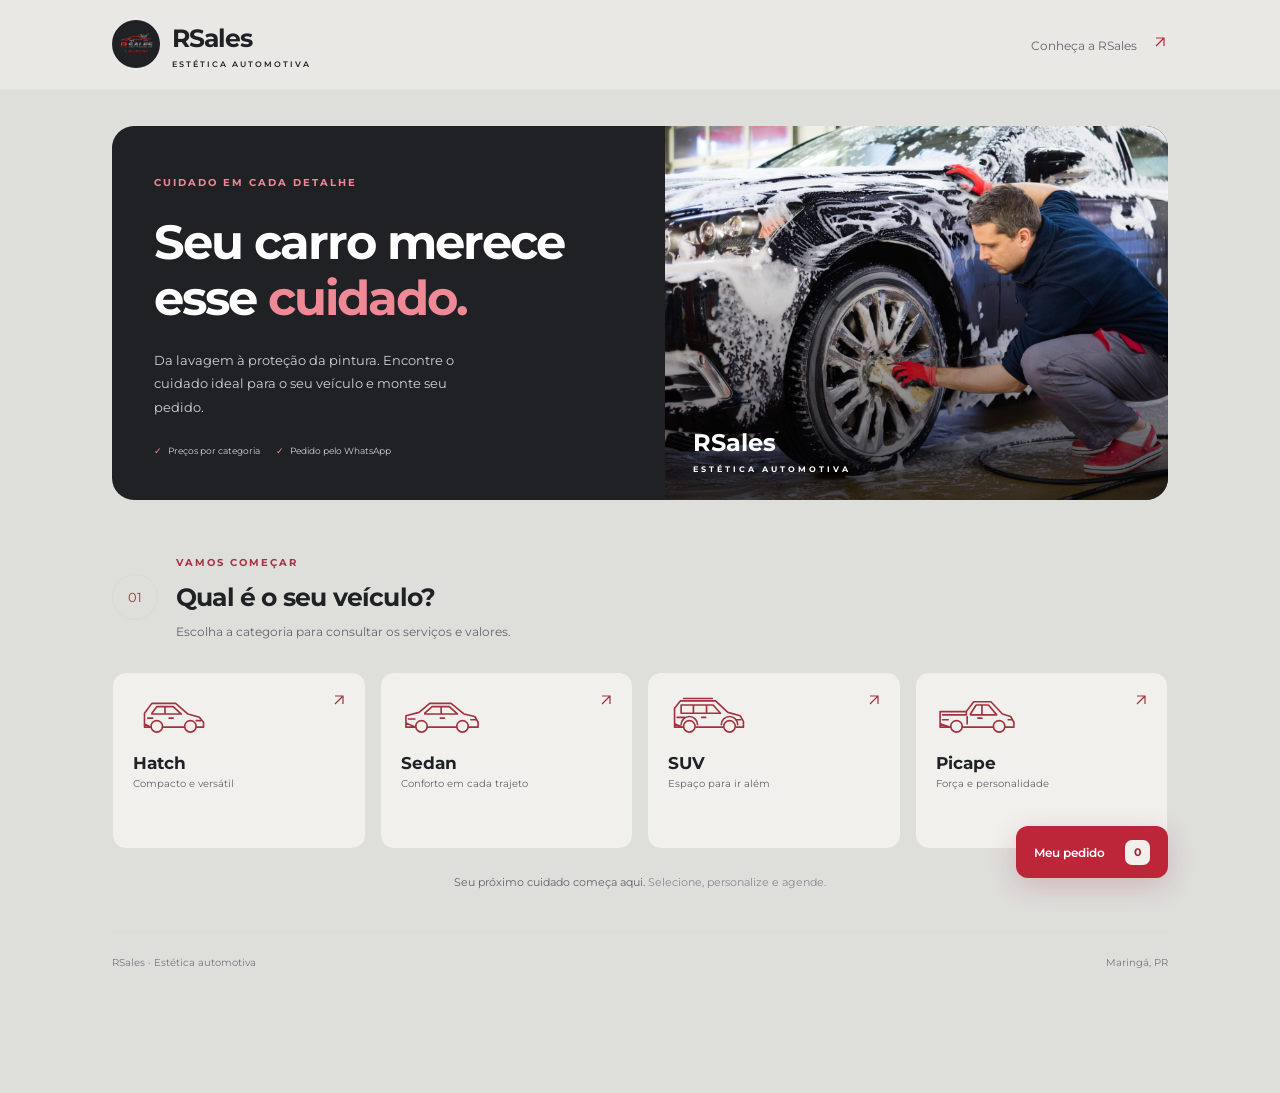
==== catalogo 2/index.html @ 82f10572 "Reset catalog scroll on category selection and soften bright theme" ====
<!DOCTYPE html>
<html lang="pt-BR">
<head>
    <meta charset="UTF-8">
    <meta name="viewport" content="width=device-width, initial-scale=1.0">
    <title>RSales Lavacar - Catálogo de Serviços</title>
    <link href="https://fonts.googleapis.com/css2?family=Montserrat:wght@400;600;700&display=swap" rel="stylesheet">
    <link rel="stylesheet" href="https://cdnjs.cloudflare.com/ajax/libs/font-awesome/6.0.0-beta3/css/all.min.css">
    <style>
        /* BOTÃO */
        .details-btn {
            background: linear-gradient(135deg, #0b5ed7, #084298);
            color: #fff;
            border: none;
            padding: 7px 14px;
            font-size: 13px;
            border-radius: 6px;
            cursor: pointer;
            margin-top: 8px;
            transition: all 0.3s ease;
        }

        .details-btn:hover {
            transform: translateY(-1px);
            box-shadow: 0 4px 10px rgba(0,0,0,0.2);
        }

        /* MODAL OVERLAY */
        .details-modal-overlay {
            position: fixed;
            inset: 0;
            background: rgba(0,0,0,0.75);
            z-index: 3000;

            display: none;
            justify-content: center;
            align-items: center;
        }

        /* ATIVO */
        .details-modal-overlay.active {
            display: flex;
        }

        /* MODAL BOX */
        .details-modal {
            background: #fff;
            padding: 22px 24px 24px;
            border-radius: 12px;
            max-width: 420px;
            width: 92%;
            box-shadow: 0 10px 30px rgba(0,0,0,0.4);
            position: relative;

            animation: modalScale 0.25s ease;
        }

        /* TÍTULO */
        .details-modal h3 {
            margin-top: 0;
            margin-bottom: 12px;
            color: #b30000;
            font-size: 1.25em;
            text-align: center;
        }

        /* TEXTO */
        .details-modal p {
            font-size: 0.95em;
            line-height: 1.6;
            color: #333;
            max-height: 320px;
            overflow-y: auto;
        }

        /* FECHAR */
        .details-modal .close-details {
            position: absolute;
            top: 10px;
            right: 14px;
            font-size: 24px;
            cursor: pointer;
            color: #444;
            transition: 0.2s;
        }

        .details-modal .close-details:hover {
            color: #b30000;
        }

        @keyframes modalScale {
            from {
                transform: scale(0.9);
                opacity: 0;
            }
            to {
                transform: scale(1);
                opacity: 1;
            }
        }

        :root {
            --primary-red: #dc3545;
            --dark-red: #c82333;
            --light-grey: #f8f9fa;
            --medium-grey: #e9ecef;
            --dark-grey: #343a40;
            --black: #212529;
            --white: #ffffff;
            --blue-light: #e6f7ff;
            --blue-dark: #007bff;
            --green: #28a745;
            --dark-green: #1e7e34;
        }
        body {
            font-family: 'Montserrat', sans-serif;
            margin: 0;
            padding: 0;
            background-color: var(--light-grey);
            color: var(--black);
            line-height: 1.6;
            overflow-x: hidden;
            padding-bottom: 70px;
        }
        .container {
            max-width: 900px;
            margin: 0 auto;
            padding: 0 20px;
            box-sizing: border-box;
        }
        header {
            background-color: var(--black);
            color: var(--white);
            padding: 15px 0;
            text-align: center;
            box-shadow: 0 2px 8px rgba(0, 0, 0, 0.2);
        }
        header h1 {
            margin: 0;
            font-size: 2.5em;
            font-weight: 700;
            color: var(--primary-red);
        }
        main {
            padding: 40px 0;
            max-width: 900px;
            margin: 40px auto;
            background-color: var(--white);
            border-radius: 8px;
            box-shadow: 0 2px 8px rgba(0, 0, 0, 0.1);
        }
        h2 { color: var(--black); text-align: center; margin-bottom: 20px; font-weight: 700; font-size: 2em; }
        .info-text { text-align: center; margin-bottom: 30px; font-size: 1.1em; color: var(--dark-grey); padding: 10px 0; border-bottom: 1px solid var(--medium-grey); border-top: 1px solid var(--medium-grey); }
        #car-selection .button-group { display: flex; flex-wrap: wrap; justify-content: center; gap: 15px; margin-top: 30px; margin-bottom: 30px; }
        .car-type-btn, .back-button { background-color: var(--primary-red); color: var(--white); border: none; padding: 12px 25px; font-size: 16px; border-radius: 5px; cursor: pointer; transition: background-color 0.3s ease, transform 0.2s ease; flex: 1 1 auto; max-width: 200px; font-weight: 600; }
        .car-type-btn:hover, .back-button:hover { background-color: var(--dark-red); transform: translateY(-2px); }
        .car-type-btn.active { background-color: var(--dark-red); border: 2px solid var(--primary-red); }

        /* Serviços Avulsos */
        .additional-services { padding: 0 20px; padding-top: 10px; margin-bottom: 40px; }
        .additional-services h3 { color: var(--black); font-size: 24px; margin-bottom: 15px; text-align: center; font-weight: 700; border-bottom: 2px solid var(--medium-grey); padding-bottom: 10px; }
        .service-item { 
            background-color: var(--light-grey); 
            border: 1px solid var(--medium-grey); 
            border-radius: 5px; 
            padding: 15px; 
            margin-bottom: 15px; 
            display: flex; 
            align-items: flex-start; 
            gap: 15px; 
            transition: background-color 0.3s, border-color 0.3s;
        }
        
        /* Destaque para o serviço selecionado */
        .service-item.selected {
            background-color: var(--blue-light);
            border: 2px solid var(--primary-red);
            box-shadow: 0 0 5px rgba(220, 53, 69, 0.5);
        }

        .service-item input[type="checkbox"] { 
            min-width: 20px; 
            height: 20px; 
            cursor: pointer; 
            accent-color: var(--primary-red); 
            margin-top: 5px; 
        }
        .service-details { flex-grow: 1; }
        .service-item h4 { color: var(--primary-red); margin-top: 0; margin-bottom: 5px; font-size: 1.2em; font-weight: 600; }
        .service-item .price { font-weight: bold; color: var(--black); font-size: 1.1em; display: block; margin-top: 5px; }
        .service-item p { font-size: 0.95em; color: var(--dark-grey); margin-bottom: 0; }

        .back-button { display: block; width: fit-content; margin: 30px auto 0; }
        
        /* --- ESTILOS DO MODAL/POPUP CENTRALIZADA --- */
        .floating-cart-wrapper {
            position: fixed;
            bottom: 20px;
            right: 20px;
            z-index: 1000;
        }

        #floating-cart-icon {
            background-color: var(--white);
            color: var(--primary-red);
            border: 2px solid var(--primary-red);
            width: 60px;
            height: 60px;
            border-radius: 50%;
            font-size: 28px;
            cursor: pointer;
            box-shadow: 0 4px 8px rgba(0, 0, 0, 0.2);
            transition: background-color 0.3s, transform 0.2s, color 0.3s;
            display: flex;
            align-items: center;
            justify-content: center;
            position: relative;
            margin-left: auto;
        }

        #floating-cart-icon:hover {
            background-color: var(--light-grey);
            color: var(--dark-red);
            transform: scale(1.05);
        }
        
        /* Animação */
        .cart-pulse {
            animation: pulse-ring 0.6s ease-out;
        }
        
        @keyframes pulse-ring {
            0% {
                transform: scale(1);
                box-shadow: 0 0 0 0px rgba(255, 0, 0, 0.7);
            }
            50% {
                transform: scale(1.1);
                box-shadow: 0 0 0 10px rgba(255, 0, 0, 0);
            }
            100% {
                transform: scale(1);
                box-shadow: 0 4px 8px rgba(0, 0, 0, 0.2);
            }
        }

        #cart-count {
            position: absolute;
            top: -5px;
            right: -5px;
            background-color: var(--green);
            color: var(--white);
            font-size: 12px;
            font-weight: 700;
            width: 20px;
            height: 20px;
            border-radius: 50%;
            display: flex;
            align-items: center;
            justify-content: center;
            pointer-events: none;
        }

        /* Modal do Carrinho (Fundo Escurecido) */
        .cart-modal-overlay {
            display: none; 
            position: fixed;
            z-index: 1001; 
            left: 0;
            top: 0;
            width: 100%;
            height: 100%;
            overflow: auto;
            background-color: rgba(0,0,0,0.6); 
            justify-content: center;
            align-items: center;
        }

        .cart-modal-overlay.active {
            display: flex; 
        }

        /* Conteúdo do Modal (A Popup Centralizada) */
        #cart-summary {
            background-color: var(--white);
            border-radius: 8px;
            padding: 20px;
            box-shadow: 0 4px 12px rgba(0, 0, 0, 0.3);
            width: 90%; 
            max-width: 400px; 
            max-height: 90vh; 
            overflow-y: auto;
            transform: scale(0.95);
            opacity: 0;
            transition: transform 0.3s ease-out, opacity 0.3s ease-out;
            border-top: 4px solid var(--primary-red);
            position: relative;
        }

        .cart-modal-overlay.active #cart-summary {
            transform: scale(1);
            opacity: 1;
        }

        #cart-summary h3 { 
            color: var(--black); 
            font-size: 18px; 
            margin-top: 0; 
            margin-bottom: 10px; 
            border-bottom: 1px dashed var(--dark-grey); 
            padding-bottom: 5px; 
            /* Estilo para centralizar o título do carrinho */
            text-align: center; 
        }
        #cart-items { list-style: none; padding: 0; margin-bottom: 15px; }
        #cart-items li { 
            font-size: 0.9em; 
            margin-bottom: 8px; 
            display: flex; 
            justify-content: space-between; 
            align-items: center; 
            color: var(--dark-grey); 
            border-bottom: 1px dotted var(--medium-grey);
            padding-bottom: 5px;
        }
        #cart-items li span:first-child { max-width: 60%; } 
        #cart-items li strong { color: var(--black); font-weight: 600; margin-right: 10px; }
        
        .remove-item-btn {
            background: none;
            border: none;
            color: var(--primary-red);
            cursor: pointer;
            font-size: 1.1em;
            padding: 0 5px;
            transition: color 0.2s;
            line-height: 1;
            margin-left: 5px;
        }
        .remove-item-btn:hover {
            color: var(--dark-red);
        }

        .cart-subtotal {
            font-size: 1.1em;
            font-weight: 600;
            color: var(--dark-grey);
            display: flex;
            justify-content: space-between;
            padding: 5px 0;
            border-top: 1px dashed var(--medium-grey);
        }

        .cart-discount {
            font-size: 1.1em;
            font-weight: 600;
            color: var(--green); 
            display: flex;
            justify-content: space-between;
            padding: 5px 0;
        }

        #cart-total { 
            font-size: 1.3em; 
            font-weight: 700; 
            color: var(--black); 
            display: flex; 
            justify-content: space-between; 
            padding: 10px 0; 
            border-top: 2px solid var(--primary-red); 
            margin-bottom: 5px;
        }
        
        .payment-note {
            font-size: 0.9em;
            color: var(--dark-red);
            text-align: center;
            margin-bottom: 15px;
            padding: 5px;
            background-color: #ffe6e6;
            border-radius: 3px;
            border: 1px solid var(--dark-red);
        }

        .checkout-button {
            display: block;
            width: 100%;
            max-width: none;
            background-color: var(--green);
            margin-top: 15px;
            border: none;
            padding: 10px;
            color: var(--white);
            font-weight: 600;
            border-radius: 5px;
            cursor: pointer;
            transition: background-color 0.3s;
        }
        .checkout-button:hover { background-color: var(--dark-green); }
        .checkout-button:disabled { background-color: #6c757d; cursor: not-allowed; }

        .close-modal {
            position: absolute;
            top: 10px;
            right: 15px;
            font-size: 24px;
            font-weight: bold;
            color: var(--dark-grey);
            cursor: pointer;
            transition: color 0.2s;
        }
        .close-modal:hover {
            color: var(--primary-red);
        }

        .appointment-message {
            text-align: center;
            margin-top: 20px;
            padding: 15px;
            background-color: var(--blue-light);
            border: 1px solid #b3e0ff;
            border-radius: 5px;
            font-size: 1.1em;
            color: var(--blue-dark);
        }
        .appointment-message a {
            color: var(--blue-dark);
            font-weight: bold;
            text-decoration: none;
        }
        .appointment-message a:hover {
            text-decoration: underline;
        }

        @media (max-width: 400px) {
            .floating-cart-wrapper {
                bottom: 10px;
                right: 10px;
            }
            #floating-cart-icon {
                width: 50px;
                height: 50px;
                font-size: 24px;
            }
        }
    </style>

    <link rel="stylesheet" href="catalogo.css">

</head>
<body>
    <header>
        <div class="container">
            <a class="brand" href="../" aria-label="RSales — página inicial"><img src="../rsales-logo.png" alt="RSales"><span>RSales<small>ESTÉTICA AUTOMOTIVA</small></span></a>
            <a class="header-link" href="../">Conheça a RSales <span aria-hidden="true"><svg width="16" height="16" viewBox="0 0 20 20" fill="none" stroke="currentColor" stroke-width="1.5" aria-hidden="true"><path d="M5 15 15 5M5 5h10v10"/></svg></span></a>
        </div>
    </header>
    
    <main class="container">
        <section id="car-selection">
            <div class="catalog-hero">
                <div class="hero-copy"><span class="eyebrow">CUIDADO EM CADA DETALHE</span>
                <h1>Seu carro merece<br>esse <em>cuidado.</em></h1>
                <p>Da lavagem à proteção da pintura. Encontre o cuidado ideal para o seu veículo e monte seu pedido.</p>
                <div class="hero-tags"><span>Preços por categoria</span><span>Pedido pelo WhatsApp</span></div></div>
                <div class="hero-photo"><img src="detalhada.jpg" alt="Lavagem detalhada de veículo" fetchpriority="high"><span>RSales <small>ESTÉTICA AUTOMOTIVA</small></span></div>
            </div>
            <div class="selection-heading"><span class="step-number">01</span><div><span class="eyebrow">VAMOS COMEÇAR</span><h2>Qual é o seu veículo?</h2><p>Escolha a categoria para consultar os serviços e valores.</p></div></div>
            <div class="button-group">
                <button class="car-type-btn" data-car="HATCH"><span class="vehicle-symbol" aria-hidden="true"><svg viewBox="0 0 100 48" fill="none" focusable="false"><path d="M14 34V21l9-12h29l15 13 14 4 5 6v6h-9m-14 0H36m-14 0h-8v-4Z"/>
<path d="m23 21 6-8h20l10 9H23Zm16-8v9M18 27h6m53 3h6M44 27h5"/>
<circle cx="29" cy="37" r="7"/><circle cx="70" cy="37" r="7"/></svg></span><strong>Hatch</strong><span class="vehicle-description">Compacto e versátil</span><span class="vehicle-arrow" aria-hidden="true"><svg width="16" height="16" viewBox="0 0 20 20" fill="none" stroke="currentColor" stroke-width="1.5" aria-hidden="true"><path d="M5 15 15 5M5 5h10v10"/></svg></span></button>
                <button class="car-type-btn" data-car="SEDAN"><span class="vehicle-symbol" aria-hidden="true"><svg viewBox="0 0 100 48" fill="none" focusable="false"><path d="M6 33v-9l16-4L35 9h26l16 13 13 3 4 7v6H82m-14 0H32m-14 0H6v-5Z"/>
<path d="m29 21 9-8h21l10 9H29Zm20-8v9M9 28h8m68 1h6M48 27h5"/>
<circle cx="25" cy="37" r="7"/><circle cx="75" cy="37" r="7"/></svg></span><strong>Sedan</strong><span class="vehicle-description">Conforto em cada trajeto</span><span class="vehicle-arrow" aria-hidden="true"><svg width="16" height="16" viewBox="0 0 20 20" fill="none" stroke="currentColor" stroke-width="1.5" aria-hidden="true"><path d="M5 15 15 5M5 5h10v10"/></svg></span></button>
                <button class="car-type-btn" data-car="SUV"><span class="vehicle-symbol" aria-hidden="true"><svg viewBox="0 0 100 48" fill="none" focusable="false"><path d="M8 34V15l7-9h43l15 14 15 4 4 7v7h-9m-16 0H34m-16 0H8v-4Z"/>
<path d="M16 18v-7h39l9 10H16Zm15-7v10m16-10v10M19 3h35M11 26h9m63 3h6M41 26h5"/>
<path d="M16 35a10 10 0 0 1 20 0m29 0a10 10 0 0 1 20 0"/>
<circle cx="26" cy="37" r="7"/><circle cx="75" cy="37" r="7"/></svg></span><strong>SUV</strong><span class="vehicle-description">Espaço para ir além</span><span class="vehicle-arrow" aria-hidden="true"><svg width="16" height="16" viewBox="0 0 20 20" fill="none" stroke="currentColor" stroke-width="1.5" aria-hidden="true"><path d="M5 15 15 5M5 5h10v10"/></svg></span></button>
                <button class="car-type-btn" data-car="PICAPE"><span class="vehicle-symbol" aria-hidden="true"><svg viewBox="0 0 100 48" fill="none" focusable="false"><path d="M5 34V19h32l9-12h21l14 15 10 3 4 7v6H84m-14 0H32m-14 0H5v-4Z"/>
<path d="M8 23h29V19m5 3 7-11h15l10 12H42Zm14-11v12M38 25v9m13-7h5M8 29h7m73 0h4"/>
<circle cx="25" cy="37" r="7"/><circle cx="77" cy="37" r="7"/></svg></span><strong>Picape</strong><span class="vehicle-description">Força e personalidade</span><span class="vehicle-arrow" aria-hidden="true"><svg width="16" height="16" viewBox="0 0 20 20" fill="none" stroke="currentColor" stroke-width="1.5" aria-hidden="true"><path d="M5 15 15 5M5 5h10v10"/></svg></span></button>

            </div>
        </section>

        <section id="services-display" style="display: none;">
            <h2 id="car-type-title"></h2>
            <div id="services-content">
            </div>
            
            <button id="back-to-selection" class="back-button">Voltar à Seleção de Carros</button>
        </section>
        <p class="catalog-note">Seu próximo cuidado começa aqui. <span>Selecione, personalize e agende.</span></p>
    </main>
    <footer class="catalog-footer"><span>RSales · Estética automotiva</span><span>Maringá, PR</span></footer>

    <div id="cart-modal" class="cart-modal-overlay">
    </div>

    <section class="floating-cart-wrapper">
        <button type="button" id="floating-cart-icon" aria-label="Abrir pedido">
            <span class="cart-label">Meu pedido</span>
            <span id="cart-count" aria-live="polite">0</span>
        </button>
    </section>
    
    <script src="https://assets.calendly.com/assets/external/widget.js" type="text/javascript" async></script>

    <script>
        // ESTRUTURA DE DADOS (APENAS SERVIÇOS AVULSOS)
        const carData = {
            "SUV": {
                "additional_services": [
                    {"name": "Lavagem Essencial", "description": "Limpeza rápida e eficiente para a manutenção do dia a dia.", "price": "R$ 100,00"},
                    // {"name": "Lavagem Basica", "description": "Limpeza interna e externa, com acabamento caprichado e excelente custo-benefício.", "price": "R$ 120,00"},
                    {"name": "Lavagem Completa + Cera Tradicional", "description": "Limpeza completa com aplicação de cera para brilho, proteção leve e toque suave na pintura.", "price": "R$ 150,00"},
                    {"name": "Lavagem Detalhada + Cera Premium", "description": "Limpeza completa com cera premium, oferecendo alto brilho, maior proteção e intensa hidrorepelência.", "price": "R$ 180,00"},
                    {"name": "Revitalização dos plásticos externos", "description": "Limpeza e descontaminação dos plásticos externos (para-choques, frisos, retrovisores), com realce da cor original, utilizando produtos de alta durabilidade.", "price": "R$ 60,00"},
                    {"name": "Revitalização dos plásticos internos", "description": "Limpeza e descontaminação dos plásticos internos (painel, portas, consoles), com realce da cor original e proteção UV.", "price": "R$ 80,00"},
                    {"name": "Descontaminação de pintura (Incluso Lavagem)", "description": "Removemos impurezas profundas da pintura, incluindo resíduos metálicos, seiva, poluentes e pulverização de tinta. O processo devolve o toque liso e realça o brilho da superfície.", "price": "R$ 500,00"},
                    {"name": "Descontaminação e Cristalização dos vidros", "description": "Limpeza profunda dos vidros externos, remoção de resíduos como chuva ácida, gordura e poluição, com aplicação de selante hidrofóbico para repelir a água.", "price": "R$ 250,00"},
                    {"name": "Higienização dos bancos (Couro ou Tecido)", "description": "Limpeza e hidratação profunda para manter seus bancos limpos e macios.", "price": "R$ Perante Avaliação"},
                    {"name": "Polimento Comercial (Incluso Lavagem + Descontaminação)", "description": "Polimento da lataria, removendo manchas e riscos leves, restaurando o brilho e a cor do veículo. Ideal para carros que perderam o brilho com o tempo.", "price": "R$ 600,00"},
                    {"name": "Revitalização dos faróis", "description": "Renova o brilho e remove o amarelado dos faróis, melhorando a iluminação e a estética do veículo.", "price": "R$ Perante Avaliação "},
                    {"name": "Lavagem de Motor (a Seco)", "description": "Processo detalhado e seguro que remove sujeira, poeira e resíduos do cofre e componentes do motor sem utilizar água em excesso", "price": "R$ 250,00"}
                ],
            },
            "HATCH": {
                "additional_services": [
                    {"name": "Lavagem Essencial", "description": "Limpeza rápida e eficiente para a manutenção do dia a dia.", "price": "R$ 70,00"},
                    // {"name": "Lavagem Basica", "description": "Limpeza interna e externa, com acabamento caprichado e excelente custo-benefício.", "price": "R$ 100,00"},
                    {"name": "Lavagem Completa + Cera Tradicional", "description": "Limpeza completa com aplicação de cera para brilho, proteção leve e toque suave na pintura.", "price": "R$ 120,00"},
                    {"name": "Lavagem Detalhada + Cera Premium", "description": "Limpeza completa com cera premium, oferecendo alto brilho, maior proteção e intensa hidrorepelência.", "price": "R$ 150,00"},
                    {"name": "Revitalização dos plásticos externos", "description": "Limpeza e descontaminação dos plásticos externos.", "price": "R$ 40,00"},
                    {"name": "Revitalização dos plásticos internos", "description": "Limpeza e descontaminação dos plásticos internos (painel, portas, consoles).", "price": "R$ 60,00"},
                    {"name": "Descontaminação de pintura (Incluso Lavagem)", "description": "Removemos impurezas profundas da pintura, incluindo resíduos metálicos, seiva, poluentes e pulverização de tinta. O processo devolve o toque liso e realça o brilho da superfície.", "price": "R$ 300,00"},
                    {"name": "Descontaminação e Cristalização dos vidros", "description": "Limpeza profunda dos vidros, remoção de chuva ácida e aplicação de selante hidrofóbico.", "price": "R$ 250,00"},
                    {"name": "Higienização dos bancos (Couro ou Tecido)", "description": "Limpeza e hidratação profunda para manter seus bancos limpos e macios.", "price": "R$ Perante Avaliação"},
                    {"name": "Polimento Comercial (Incluso Lavagem + Descontaminação)", "description": "Polimento da lataria, removendo manchas e riscos leves e recuperando o brilho.", "price": "R$ 400,00"},
                    {"name": "Revitalização dos faróis", "description": "Renova o brilho e remove o amarelado dos faróis.", "price": "R$ Perante Avaliação"},
                    {"name": "Lavagem de Motor (a Seco)", "description": "Processo detalhado e seguro que remove sujeira, poeira e resíduos do cofre e componentes do motor sem utilizar água em excesso", "price": "R$ 250,00"}
                ],
            },
            "SEDAN": {
                "additional_services": [
                    {"name": "Lavagem Essencial", "description": "Limpeza rápida e eficiente para a manutenção do dia a dia.", "price": "R$ 80,00"},
                    // {"name": "Lavagem Basica", "description": "Limpeza interna e externa, com acabamento caprichado e excelente custo-benefício.", "price": "R$ 110,00"},
                    {"name": "Lavagem Completa + Cera Tradicional", "description": "Limpeza completa com aplicação de cera para brilho, proteção leve e toque suave na pintura.", "price": "R$ 130,00"},
                    {"name": "Lavagem Detalhada + Cera Premium", "description": "Limpeza completa com cera premium, oferecendo alto brilho, maior proteção e intensa hidrorepelência.", "price": "R$ 160,00"},
                    {"name": "Revitalização dos plásticos externos", "description": "Limpeza e descontaminação dos plásticos externos.", "price": "R$ 40,00"},
                    {"name": "Revitalização dos plásticos internos", "description": "Limpeza e descontaminação dos plásticos internos (painel, portas, consoles).", "price": "R$ 60,00"},
                    {"name": "Descontaminação de pintura (Incluso Lavagem)", "description": "Removemos impurezas profundas da pintura, incluindo resíduos metálicos, seiva, poluentes e pulverização de tinta. O processo devolve o toque liso e realça o brilho da superfície.", "price": "R$ 400,00"},
                    {"name": "Descontaminação e Cristalização dos vidros", "description": "Limpeza profunda dos vidros, remoção de chuva ácida e aplicação de selante hidrofóbico.", "price": "R$ 250,00"},
                    {"name": "Higienização dos bancos (Couro ou Tecido)", "description": "Limpeza e hidratação profunda para manter seus bancos limpos e macios.", "price": "R$ Perante Avaliação"},
                    {"name": "Polimento Comercial (Incluso Lavagem + Descontaminação)", "description": "Polimento da lataria, removendo manchas e riscos leves e recuperando o brilho.", "price": "R$ 500,00"},
                    {"name": "Revitalização dos faróis", "description": "Renova o brilho e remove o amarelado dos faróis.", "price": "R$ Perante Avaliação"},
                    {"name": "Lavagem de Motor (a Seco)", "description": "Processo detalhado e seguro que remove sujeira, poeira e resíduos do cofre e componentes do motor sem utilizar água em excesso", "price": "R$ 250,00"}
                ],
            },
            "PICAPE": {
                "additional_services": [
                    {"name": "Lavagem Essencial", "description": "Limpeza rápida e eficiente para a manutenção do dia a dia.", "price": "R$ 110,00"},
                    // {"name": "Lavagem Basica", "description": "Limpeza interna e externa, com acabamento caprichado e excelente custo-benefício.", "price": "R$ 140,00"},
                    {"name": "Lavagem Completa + Cera Tradicional", "description": "Limpeza completa com aplicação de cera para brilho, proteção leve e toque suave na pintura.", "price": "R$ 170,00"},
                    {"name": "Lavagem Detalhada + Cera Premium", "description": "Limpeza completa com cera premium, oferecendo alto brilho, maior proteção e intensa hidrorepelência.", "price": "R$ 200,00"},
                    {"name": "Revitalização dos plásticos externos", "description": "Limpeza e descontaminação dos plásticos externos.", "price": "R$ 40,00"},
                    {"name": "Revitalização dos plásticos internos", "description": "Limpeza e descontaminação dos plásticos internos (painel, portas, consoles).", "price": "R$ 60,00"},
                    {"name": "Descontaminação de pintura (Incluso Lavagem)", "description": "Removemos impurezas profundas da pintura, incluindo resíduos metálicos, seiva, poluentes e pulverização de tinta. O processo devolve o toque liso e realça o brilho da superfície.", "price": "R$ 600,00"},
                    {"name": "Descontaminação e Cristalização dos vidros", "description": "Limpeza profunda dos vidros, remoção de chuva ácida e aplicação de selante hidrofóbico.", "price": "R$ 250,00"},
                    {"name": "Higienização dos bancos (Couro ou Tecido)", "description": "Limpeza e hidratação profunda para manter seus bancos limpos e macios.", "price": "R$ Perante Avaliação"},
                    {"name": "Polimento Comercial (Incluso Lavagem + Descontaminação)", "description": "Polimento da lataria, removendo manchas e riscos leves e recuperando o brilho.", "price": "R$ 700,00"},
                    {"name": "Revitalização dos faróis", "description": "Renova o brilho e remove o amarelado dos faróis.", "price": "R$ Perante Avaliação"},
                    {"name": "Lavagem de Motor (a Seco)", "description": "Processo detalhado e seguro que remove sujeira, poeira e resíduos do cofre e componentes do motor sem utilizar água em excesso", "price": "R$ 250,00"}
                ],
            }
        };
        function getServiceKey(name) {
            name = name.toLowerCase();

            if (name.includes('essencial')) return 'Essencial';
            if (name.includes('completa')) return 'Completa';
            if (name.includes('detalhada')) return 'Detalhada';    
            if (name.includes('plásticos externos')) return 'plasticosExternos';
            if (name.includes('plásticos internos')) return 'plasticosInternos';
            if (name.includes('descontaminação de pintura')) return 'descontaminacao';
            if (name.includes('bancos')) return 'bancos';
            if (name.includes('polimento')) return 'polimento';
            if (name.includes('motor')) return 'motor';
            if (name.includes('faróis') || name.includes('farois')) return 'farol';
            if (name.includes('vidros')) return 'vidros';

            return 'Essencial';
        }

        const aplicarRegrasSelecao = () => {
            const checkboxes = document.querySelectorAll('#services-content input[type="checkbox"]');

            let lavagemSelecionada = false;
            let descontaminacaoSelecionada = false;
            let PolimentoSelecionado = false;

            checkboxes.forEach(cb => {
                if (cb.checked) {
                    const key = getServiceKey(cb.dataset.name);

                    if (['Essencial','Completa','Detalhada'].includes(key)) {
                        lavagemSelecionada = true;
                    }
                    if (key === 'descontaminacao') descontaminacaoSelecionada = true;
                    if (key === 'polimento') PolimentoSelecionado = true;
                }
            });

            checkboxes.forEach(cb => {
                const key = getServiceKey(cb.dataset.name);
                const wrapper = cb.closest('.service-item');

                cb.disabled = false;
                wrapper.classList.remove('disabled');

                let motivo = '';

                if (lavagemSelecionada && !cb.checked) {
                    if (
                        key === 'descontaminacao' ||
                        key === 'polimento' ||
                        ['Essencial','Completa','Detalhada'].includes(key)
                    ) {
                        cb.disabled = true;
                        motivo = 'Já existe uma lavagem selecionada';
                    }
                }

                if (descontaminacaoSelecionada && !cb.checked) {
                    if (
                        key === 'polimento' ||
                        ['Essencial','Completa','Detalhada'].includes(key)
                    ) {
                        cb.disabled = true;
                        motivo = 'Serviço incompatível com descontaminação';
                    }
                }

                if (PolimentoSelecionado && !cb.checked) {
                    if (
                        key === 'descontaminacao' ||
                        ['Essencial','Completa','Detalhada'].includes(key)
                    ) {
                        cb.disabled = true;
                        motivo = 'Serviço incompatível com Polimento';
                    }
                }

                if (cb.disabled) {
                    wrapper.classList.add('disabled');

                    if (!wrapper.querySelector('.lock-tooltip')) {
                        const span = document.createElement('span');
                        span.className = 'lock-tooltip';
                        span.innerText = motivo;
                        wrapper.querySelector('.service-details').appendChild(span);
                    } else {
                        wrapper.querySelector('.lock-tooltip').innerText = motivo;
                    }
                } else {
                    const tooltip = wrapper.querySelector('.lock-tooltip');
                    if (tooltip) tooltip.remove();
                }
            });
        };

        document.addEventListener('DOMContentLoaded', () => {
            const carTypeButtons = document.querySelectorAll('.car-type-btn');
            const backButton = document.getElementById('back-to-selection');
            const carSelectionSection = document.getElementById('car-selection');
            const servicesDisplaySection = document.getElementById('services-display');
            const carTypeTitle = document.getElementById('car-type-title');
            const servicesContent = document.getElementById('services-content');
            
            const floatingCartIcon = document.getElementById('floating-cart-icon');
            const cartCountSpan = document.getElementById('cart-count');
            
            const cartModalOverlay = document.getElementById('cart-modal');
            let cartItemsList;
            let cartSummaryElement; 
            let checkoutButton;

            let cart = [];
            let currentCarType = '';
            let nextItemId = 0; 
            
            let currentSubtotal = 0; // Armazena o subtotal numérico
            let currentTotal = 0;   // Armazena o total numérico

            const WHATSAPP_NUMBER = '5544997063542';
            const DISCOUNT_RATE = 0.05; // 5% de desconto

            /**
             * FUNÇÃO CRÍTICA: Converte a string de preço em formato BRL (Ex: R$ 1.000,00) para um float (Ex: 1000.00).
             */
            const formatPrice = (priceText) => {
                // Remove "R$" e qualquer texto que não seja dígito, ponto ou vírgula
                let numStr = priceText.replace(/[^0-9,.]/g, '').trim();
                
                // Trata o caso de "60,00 cada"
                // if (numStr.endsWith('')) {
                //      numStr = numStr.replace('', '').trim();
                // }

                // 1. Remove o separador de milhares (o ponto)
                // Ex: "1.000,00" -> "1000,00"
                numStr = numStr.replace(/\./g, ''); 
                
                // 2. Converte o separador decimal (a vírgula) para o ponto decimal
                // Ex: "1000,00" -> "1000.00"
                numStr = numStr.replace(',', '.');
                
                return parseFloat(numStr) || 0;
            };

            /**
             * FUNÇÃO CRÍTICA: Formata um número float para o formato de moeda BRL (R$ 1.000,00).
             */
            const formatToBRL = (number) => {
                return new Intl.NumberFormat('pt-BR', {
                    style: 'currency',
                    currency: 'BRL'
                }).format(number);
            };

            const animateCart = () => {
                floatingCartIcon.classList.remove('cart-pulse');
                void floatingCartIcon.offsetWidth; 
                floatingCartIcon.classList.add('cart-pulse');
            }

            const toggleFloatingCart = () => {
                if (cartModalOverlay.classList.contains('active')) {
                    cartModalOverlay.classList.remove('active');
                } else {
                    cartModalOverlay.classList.add('active');
                }
            };
            
            const createCartSummaryHTML = () => {
                const summaryHTML = `
                    <section id="cart-summary">
                        <span class="close-modal">&times;</span>
                        <h3>🛒 Carrinho de Serviços</h3>
                        <ul id="cart-items">
                            <li>Nenhum serviço selecionado.</li>
                        </ul>
                        <div id="cart-summary-totals"> 
                        </div>
                        
                        <p class="payment-note">
                            Valores válidos para pagamento em Dinheiro ou PIX
                        </p>
                        <button id="checkout-button" class="checkout-button" disabled>Agendar</button>
                    </section>
                `;
                
                cartModalOverlay.innerHTML = summaryHTML;
                
                cartItemsList = document.getElementById('cart-items');
                cartSummaryElement = document.getElementById('cart-summary-totals');
                checkoutButton = document.getElementById('checkout-button');

                checkoutButton.addEventListener('click', handleCheckout);
                document.querySelector('.close-modal').addEventListener('click', toggleFloatingCart);
                
                cartModalOverlay.addEventListener('click', (event) => {
                    if (event.target === cartModalOverlay) {
                        toggleFloatingCart();
                    }
                });
            };

            const removeItem = (itemId) => {
                const index = cart.findIndex(item => item.id === itemId);
                if (index > -1) {
                    const item = cart[index];
                    const checkbox = document.getElementById(item.elementId);
                    
                    if (checkbox) {
                        checkbox.checked = false;
                        checkbox.removeAttribute('data-cart-id');
                        
                        // Remove o destaque do item de serviço
                        const serviceItemDiv = checkbox.closest('.service-item');
                        if (serviceItemDiv) {
                            serviceItemDiv.classList.remove('selected');
                        }
                    }
                    
                    cart.splice(index, 1);
                    renderCart();
                }
            };
            
            const renderCart = () => {
                if (!cartSummaryElement) {
                    createCartSummaryHTML();
                }

                cartItemsList.innerHTML = '';
                currentSubtotal = 0;
                let discountAmount = 0;
                const itemCount = cart.length;

                if (itemCount === 0) {
                    cartItemsList.innerHTML = '<li>Nenhum serviço selecionado.</li>';
                    checkoutButton.disabled = true;
                } else {
                    cart.forEach(item => {
                        const li = document.createElement('li');
                        li.setAttribute('data-id', item.id); 
                        li.innerHTML = `
                            <span>${item.name}</span>
                            <div>
                                <strong>${formatToBRL(item.price)}</strong>
                                <button class="remove-item-btn" data-id="${item.id}" title="Remover item">&times;</button>
                            </div>
                        `;
                        cartItemsList.appendChild(li);
                        currentSubtotal += item.price;
                    });
                    checkoutButton.disabled = false;
                    
                    document.querySelectorAll('.remove-item-btn').forEach(button => {
                        button.addEventListener('click', (event) => {
                            const itemId = parseInt(event.target.dataset.id);
                            removeItem(itemId);
                        });
                    });
                }
                
                if (itemCount >= 2) {
                    discountAmount = currentSubtotal * DISCOUNT_RATE;
                    currentTotal = currentSubtotal - discountAmount;
                } else {
                    currentTotal = currentSubtotal;
                }
                
                // Arredondamento para evitar problemas de ponto flutuante no JavaScript
                currentTotal = Math.round(currentTotal * 100) / 100;
                discountAmount = Math.round(discountAmount * 100) / 100;
                currentSubtotal = Math.round(currentSubtotal * 100) / 100;
                
                let totalsHTML = '';
                if (itemCount > 0) {
                    if (discountAmount > 0) {
                        totalsHTML += `
                            <div class="cart-subtotal">
                                <span>Subtotal:</span>
                                <span>${formatToBRL(currentSubtotal)}</span>
                            </div>
                            <div class="cart-discount">
                                <span>Desconto (5% em ${itemCount} itens):</span>
                                <span>-${formatToBRL(discountAmount)}</span>
                            </div>
                        `;
                    }
                }
                
                totalsHTML += `
                    <div id="cart-total">
                        <span>Total:</span>
                        <span id="total-price">${formatToBRL(currentTotal)}</span>
                    </div>
                `;
                
                cartSummaryElement.innerHTML = totalsHTML;

                cartCountSpan.textContent = itemCount;
                floatingCartIcon.style.display = 'flex';
            };


            const handleServiceChange = (event) => {
                const checkbox = event.target;
                const serviceItemDiv = checkbox.closest('.service-item');
                const serviceName = checkbox.dataset.name;
                const servicePrice = formatPrice(checkbox.dataset.price); // Valor numérico

                if (checkbox.checked) {
                    serviceItemDiv.classList.add('selected'); // Adiciona classe de destaque

                    const serviceId = nextItemId++;
                    cart.push({
                        id: serviceId, 
                        type: 'service', 
                        name: serviceName,
                        price: servicePrice,
                        elementId: checkbox.id 
                    });
                    
                    checkbox.setAttribute('data-cart-id', serviceId); 

                    animateCart();
                } else {
                    serviceItemDiv.classList.remove('selected'); // Remove classe de destaque

                    const cartId = parseInt(checkbox.getAttribute('data-cart-id'));
                    const index = cart.findIndex(item => item.id === cartId);

                    if (index > -1) {
                        cart.splice(index, 1);
                        checkbox.removeAttribute('data-cart-id');
                    }
                }

                renderCart();
                aplicarRegrasSelecao();
            };
            
            /**
             * FUNÇÃO CRÍTICA: Geração da mensagem de checkout
             */
            const handleCheckout = () => {
                // Usamos as variáveis numéricas globais atualizadas pelo renderCart
                const finalTotal = currentTotal;
                const subtotalValue = currentSubtotal;
                const discountAmount = subtotalValue * DISCOUNT_RATE;

                const itemsList = cart.map(item => `- ${item.name} (${formatToBRL(item.price)})`).join('\n');
                
                let messageBody = `Olá, gostaria de agendar os seguintes serviços para meu veículo ${currentCarType}:\n\n${itemsList}\n`;

                if (cart.length >= 2) {
                    messageBody += `\nSubtotal: ${formatToBRL(subtotalValue)}\n`;
                    messageBody += `Desconto (5% por múltiplos itens): -${formatToBRL(discountAmount)}\n`;
                }

                messageBody += `\nTotal: ${formatToBRL(finalTotal)}`;
                
                messageBody += `\n\n*Favor confirmar a disponibilidade de horário.*`;
                
                const whatsappUrl = `https://wa.me/${WHATSAPP_NUMBER}?text=${encodeURIComponent(messageBody)}`;
                window.open(whatsappUrl, '_blank');
            };


            const generateServicesHTML = (data) => {
                const services = data.additional_services;
                let html = '';

                // Apenas Serviços Avulsos
                html += `
                    <section class="additional-services">
                        <h3>Monte seu pedido</h3>
                `;

                services.forEach((service, index) => {
                    const id = `service-${currentCarType}-${index}`;
                    const isChecked = cart.some(item => item.name === service.name);
                    const selectedClass = isChecked ? 'selected' : '';

                    // Ajusta a exibição para incluir "cada" no preço se for o farol
                    let priceDisplay = service.price;
                    if (service.name.includes("Revitalização dos faróis")) {
                        priceDisplay += ' ';
                    }

                    html += `
                        <div class="service-item ${selectedClass}">
                            <input 
                                type="checkbox" 
                                id="${id}" 
                                data-name="${service.name}" 
                                data-price="${service.price}"
                                ${isChecked ? 'checked' : ''}
                            />
                            <div class="service-details">
                                <label for="${id}">
                                    <h4>${service.name}</h4>
                                    <p>${service.description.substring(0, 70)}...</p>

                                    <button 
                                        class="details-btn"
                                        onclick="abrirModal('${getServiceKey(service.name)}')">
                                        MAIS DETALHES
                                    </button>

                                </label>
                                <span class="price">${priceDisplay}</span>
                            </div>
                        </div>
                    `;
                });

                html += `</section>`;
                return html;
            };

            const showServices = (carType) => {
                currentCarType = carType;
                carTypeTitle.textContent = `${carType}`;
                servicesContent.innerHTML = generateServicesHTML(carData[carType]);
                carSelectionSection.style.display = 'none';
                servicesDisplaySection.style.display = 'block';

                document.querySelectorAll('#services-content input[type="checkbox"]').forEach(checkbox => {
                    checkbox.addEventListener('change', handleServiceChange);
                });
                renderCart(); // Atualiza o carrinho ao mudar o tipo de carro
                // A troca de seção deve começar no topo, mesmo após rolar as categorias.
                window.scrollTo({ top: 0, left: 0, behavior: 'instant' });
            };
            
            const showCarSelection = () => {
                carSelectionSection.style.display = 'block';
                servicesDisplaySection.style.display = 'none';
                
                // Limpar carrinho e desmarcar tudo ao voltar (opcional, mas recomendado)
                cart = [];
                currentCarType = '';
                renderCart();
                
                // Remove a classe 'active' de todos os botões de seleção de carro
                carTypeButtons.forEach(btn => btn.classList.remove('active'));
            };

            carTypeButtons.forEach(button => {
                button.addEventListener('click', (event) => {
                    const carType = event.currentTarget.dataset.car;
                    showServices(carType);

                    // Adiciona a classe 'active' ao botão clicado
                    carTypeButtons.forEach(btn => btn.classList.remove('active'));
                    event.currentTarget.classList.add('active');
                });
            });

            backButton.addEventListener('click', showCarSelection);
            floatingCartIcon.addEventListener('click', toggleFloatingCart);
                  
            // Inicializa o modal do carrinho
            createCartSummaryHTML();
            renderCart(); 
            aplicarRegrasSelecao(); // Renderiza o carrinho vazio inicialmente
        });
    </script>
   
    <!-- MODAL MAIS DETALHES -->
<div id="modalDetalhes" class="modal">
  <div class="modal-content">
    <span class="close" onclick="fecharModal()">&times;</span>
    <h2 id="modalTitulo"></h2>
    <ul id="modalLista"></ul>
  </div>
</div>
<style>
        /* Serviço bloqueado */
    .service-item.disabled {
        opacity: 0.55;
        filter: grayscale(100%);
        pointer-events: none;
        position: relative;
    }

    .service-item.disabled::after {
        content: "🔒";
        position: absolute;
        top: 8px;
        right: 10px;
        background: #dc3545;
        color: #fff;
        font-size: 11px;
        padding: 3px 6px;
        border-radius: 6px;
        font-weight: 600;
    }

    .service-item.disabled .lock-tooltip {
        display: block;
    }

    .lock-tooltip {
        display: none;
        font-size: 12px;
        margin-top: 6px;
        color: #b30000;
        font-weight: 600;
    }

    .modal {
     position: fixed;
     inset: 0;
     z-index: 9999;
     background: rgba(0,0,0,0.6);
     backdrop-filter: blur(3px);

     display: none;
     align-items: center;
     justify-content: center;
    }


    .modal-content {
    background: #fff;
    padding: 22px;
    border-radius: 14px;
    max-width: 450px;
    width: 92%;
    animation: zoom .25s ease;
    }

@keyframes zoom {
  from { transform: translateY(15px) scale(0.95); opacity: 0; }
  to { transform: translateY(0) scale(1); opacity: 1; }
}


.close {
  float: right;
  font-size: 28px;
  cursor: pointer;
}

#modalTitulo {
  margin-bottom: 10px;
  color: #111;
  font-size: 22px;
}

#modalLista {
  padding-left: 18px;
}

#modalLista li {
  margin-bottom: 8px;
  font-size: 15px;
}
</style>

<script>
    const servicos = {
  Essencial: {
    titulo: "Lavagem Essencial",
    itens: [
      "Lavagem externa com shampoo tradicional",
      "Limpeza interna superficial",
      "Limpeza rápida de rodas e pneus",
      "Finalização com brilho nos pneus"
    ]
  },

  Completa: {
    titulo: "Lavagem Completa + Cera Tradicional",
    itens: [
      "Pré-lavagem desengraxante",
      "Lavagem externa com luva de microfibra",
      "Aplicação de cera tradicional",
      "Aspiração interna completa",
      "Limpeza de painel, portas e console",
      "Limpeza dos vidros internos e externos",
      "Lavagem de rodas e pneus",
      "Finalização com brilho nos pneus"
    ]
  },
  
  Detalhada: {
    titulo: "Lavagem Detalhada + Cera Premium",
    itens: [
      "Lavagem técnica detalhada (incluso pré-lavagem)",
      "Limpeza detalhada das rodas, caixas de rodas e pneus",
      "Limpeza interna profunda",
      "Limpeza dos vidros internos e externos (com antiembaçante)",
      "Aplicação de cera premium de alta durabilidade e hidrorepelencia",
      "Secagem com microfibra especial",
      "Finalização com brilho nos pneus"
    ]
  },

  plasticosExternos: {
    titulo: "Revitalização dos plásticos externos",
    itens: [
        "Limpeza profunda dos plásticos externos",
        "Descontaminação de sujeiras pesadas",
        "Revitalização da cor original",
        "Proteção UV prolongada"
    ]
},

   plasticosInternos: {
    titulo: "Hidratação dos plásticos internos",
    itens: [
        "Limpeza técnica de painel, portas e console",
        "Revitalização da cor original",
        "Proteção UV",
        "Acabamento premium"
    ]
},

descontaminacao: {
  titulo: "Descontaminação de pintura",
  itens: [
    "Lavagem técnica",
    "Remoção de resíduos metálicos",
    "Remoção de seiva, poluição, pulverização de tinta e outros",
    "Clay bar profissional",
    "Toque liso e brilho restaurado"
  ]
},

bancos: {
  titulo: "Higienização e hidratação dos bancos (Couro ou Tecido)",
  itens: [
    "Higienização profunda dos bancos",
    "Limpeza de poros",
    "Hidratação intensiva",
    "Proteção contra ressecamento",
    "Remoção de manchas"
  ]
},

polimento: {
    titulo: "Polimento Comercial",
    itens: [
      "Lavagem técnica preparatória",
      "Descontaminação da pintura",
      "Aplicação de cera ou selante técnico profissional com politriz",
      "Proteção contra raios UV",
      "Acabamento final com alto brilho"
    ]
},

  motor: {
    titulo: "Limpeza e Proteção de Motor",
    itens: [
      "Isolamento das partes sensíveis",
      "Limpeza técnica segura do cofre do motor",
      "Remoção de graxa, poeira e sujeira",
      "Aplicação de protetor em plásticos e borrachas",
      "Acabamento final"
    ]
  },

  farol: {
    titulo: "Revitalização de Faróis",
    itens: [
      "Lixamento técnico progressivo",
      "Polimento profissional",
      "Aplicação de proteção UV",
      "Restauração da transparência"
    ]
  },

  vidros: {
    titulo: "Descontaminação e Cristalização de Vidros",
    itens: [
      "Limpeza técnica dos vidros",
      "Descontaminação da superfície",
      "Remoção de Chuva Ácida",
      "Aplicação de produto hidrorrepelente",
      "Acabamento final"
    ]
  }
};

function abrirModal(servico) {
  document.getElementById("modalTitulo").innerText = servicos[servico].titulo;

  const lista = document.getElementById("modalLista");
  lista.innerHTML = "";

  servicos[servico].itens.forEach(item => {
    const li = document.createElement("li");
    li.textContent = item;
    lista.appendChild(li);
  });

  document.getElementById("modalDetalhes").style.display = "flex";
}

function fecharModal() {
  document.getElementById("modalDetalhes").style.display = "none";
}

window.onclick = function(event) {
  if (event.target == document.getElementById("modalDetalhes")) {
    fecharModal();
  }
}
</script>
</body>
</html>
---- catalogo 2/catalogo.css ----
/* Identidade visual e layouts responsivos do catálogo RSales. */
:root {
    --primary-red:#bd2638;
    --dark-red:#981c2b;
    --black:#202125;
    --light-grey:#dededb;
    --dark-grey:#62636a;
}
* {
    box-sizing:border-box}
    body {
        background:#dededb;
        color:#202125;
        padding-bottom:100px;
        -webkit-font-smoothing:antialiased}
        button,a {
            -webkit-tap-highlight-color:transparent}
            button {
                font-family:inherit}
                button:focus-visible,a:focus-visible,input:focus-visible {
                    outline:3px solid #bd2638;
                    outline-offset:5px}
                    .container {
                        max-width:1120px;
                        padding:0 32px}
                        header {
                            background:#e9e8e5;
                            padding:18px 0;
                            box-shadow:none;
                            border-bottom:1px solid #e6e4df;
                            text-align:left}
                            header .container {
                                display:flex;
                                align-items:center;
                                justify-content:space-between;
                                gap:16px}
                                .brand {
                                    display:flex;
                                    align-items:center;
                                    gap:12px;
                                    color:#202125;
                                    text-decoration:none;
                                    font-weight:700;
                                    font-size:25px;
                                    letter-spacing:-1px}
                                    .brand img{
                                        width:48px;
                                        height:48px;
                                        object-fit:contain;
                                        border-radius:50%;
                                        background:#202125}
                                        .brand small{
                                            display:block;
                                            font-size:8px;
                                            letter-spacing:2px;
                                            font-weight:600}
                                            .header-link {
                                                font-size:12px;
                                                text-decoration:none;
                                                color:#62636a}
                                                .header-link span{
                                                    margin-left:12px;
                                                    color:#bd2638}
                                                    main.container {
                                                        background:none;
                                                        box-shadow:none;
                                                        margin:36px auto 0;
                                                        border-radius:0}
                                                        .catalog-hero{
                                                            display:grid;
                                                            grid-template-columns:1.1fr 1fr;
                                                            background:#202125;
                                                            border-radius:22px;
                                                            overflow:hidden;
                                                            min-height:360px;
                                                            margin-bottom:48px}
                                                            .hero-copy{
                                                                padding:42px;
                                                                color:#fff}
                                                                .eyebrow{
                                                                    font-size:10px;
                                                                    font-weight:700;
                                                                    letter-spacing:2px;
                                                                    color:#a13340}
                                                                    .hero-copy .eyebrow{
                                                                        color:#ef8995}
                                                                        .hero-copy h1{
                                                                            font-size:clamp(32px,4vw,48px);
                                                                            line-height:1.16;
                                                                            letter-spacing:-2px;
                                                                            margin:22px 0}
                                                                            .hero-copy em{
                                                                                font-style:normal;
                                                                                color:#ef8995}
                                                                                .hero-copy p{
                                                                                    font-size:13px;
                                                                                    color:#d2d2d5;
                                                                                    max-width:340px;
                                                                                    line-height:1.8}
                                                                                    .hero-tags{
                                                                                        display:flex;
                                                                                        flex-wrap:wrap;
                                                                                        gap:16px;
                                                                                        font-size:9px;
                                                                                        color:#d2d2d5;
                                                                                        margin-top:25px}
                                                                                        .hero-tags span:before{
                                                                                            content:'✓';
                                                                                            color:#ef8995;
                                                                                            margin-right:6px}
                                                                                            .hero-photo{
                                                                                                position:relative;
                                                                                                min-height:300px}
                                                                                                .hero-photo img{
                                                                                                    width:100%;
                                                                                                    height:100%;
                                                                                                    position:absolute;
                                                                                                    object-fit:cover}
                                                                                                    .hero-photo:after{
                                                                                                        content:'';
                                                                                                        position:absolute;
                                                                                                        inset:0;
                                                                                                        background:linear-gradient(0deg,rgba(0,0,0,.7),transparent 65%)}
                                                                                                        .hero-photo>span{
                                                                                                            position:absolute;
                                                                                                            bottom:25px;
                                                                                                            left:28px;
                                                                                                            z-index:1;
                                                                                                            color:white;
                                                                                                            font-size:24px;
                                                                                                            font-weight:700}
                                                                                                            .hero-photo small{
                                                                                                                display:block;
                                                                                                                font-size:8px;
                                                                                                                letter-spacing:3px}
                                                                                                                .selection-heading{
                                                                                                                    display:flex;
                                                                                                                    align-items:center;
                                                                                                                    gap:18px}
                                                                                                                    .step-number{
                                                                                                                        border:1px solid #dcd9d3;
                                                                                                                        border-radius:50%;
                                                                                                                        width:46px;
                                                                                                                        height:46px;
                                                                                                                        display:grid;
                                                                                                                        place-items:center;
                                                                                                                        font-size:13px;
                                                                                                                        color:#a13340;
                                                                                                                        flex-shrink:0}
                                                                                                                        .selection-heading h2{
                                                                                                                            font-size:25px;
                                                                                                                            letter-spacing:-.8px;
                                                                                                                            text-align:left;
                                                                                                                            margin:3px 0}
                                                                                                                            .selection-heading p{
                                                                                                                                font-size:12px;
                                                                                                                                color:#62636a;
                                                                                                                                margin:5px 0}
                                                                                                                                #car-selection .button-group{
                                                                                                                                    display:grid;
                                                                                                                                    grid-template-columns:repeat(4,minmax(0,1fr));
                                                                                                                                    gap:14px;
                                                                                                                                    margin:26px 0 0}
                                                                                                                                    .car-type-btn{
                                                                                                                                        position:relative;
                                                                                                                                        max-width:none;
                                                                                                                                        text-align:left;
                                                                                                                                        display:flex;
                                                                                                                                        flex-direction:column;
                                                                                                                                        align-items:flex-start;
                                                                                                                                        background:#f1f0ed;
                                                                                                                                        color:#202125;
                                                                                                                                        border:1px solid #e1dfda;
                                                                                                                                        border-radius:14px;
                                                                                                                                        padding:23px 20px;
                                                                                                                                        min-height:177px;
                                                                                                                                        transition:transform .2s,border-color .2s,box-shadow .2s}
                                                                                                                                        .car-type-btn:hover,.car-type-btn.active{
                                                                                                                                            background:#f1f0ed;
                                                                                                                                            color:#202125;
                                                                                                                                            border:1px solid #bd2638;
                                                                                                                                            box-shadow:0 8px 24px #2021250a;
                                                                                                                                            transform:translateY(-3px)}
                                                                                                                                            .car-type-btn span,.car-type-btn strong{
                                                                                                                                                pointer-events:none}
                                                                                                                                                .vehicle-symbol{
                                                                                                                                                    width:82px;
                                                                                                                                                    color:#a13340;
                                                                                                                                                    margin:0 0 14px}
                                                                                                                                                    .vehicle-symbol svg{
                                                                                                                                                        width:100%;
                                                                                                                                                        stroke:currentColor;
                                                                                                                                                        stroke-width:2;
                                                                                                                                                        stroke-linecap:round;
                                                                                                                                                        stroke-linejoin:round}
                                                                                                                                                        .car-type-btn strong{
                                                                                                                                                            font-size:17px}
                                                                                                                                                            .vehicle-description{
                                                                                                                                                                font-size:10px;
                                                                                                                                                                color:#62636a;
                                                                                                                                                                margin-top:4px;
                                                                                                                                                                font-weight:400}
                                                                                                                                                                .vehicle-arrow{
                                                                                                                                                                    position:absolute;
                                                                                                                                                                    right:18px;
                                                                                                                                                                    top:18px;
                                                                                                                                                                    font-size:18px;
                                                                                                                                                                    color:#a13340}
                                                                                                                                                                    .catalog-note{
                                                                                                                                                                        font-size:11px;
                                                                                                                                                                        color:#62636a;
                                                                                                                                                                        margin:25px 0 0;
                                                                                                                                                                        text-align:center}
                                                                                                                                                                        .catalog-note span{
                                                                                                                                                                            color:#8a8a91}
                                                                                                                                                                            .catalog-footer{
                                                                                                                                                                                max-width:1056px;
                                                                                                                                                                                margin:40px auto 0;
                                                                                                                                                                                padding:22px 0;
                                                                                                                                                                                border-top:1px solid #dedbd5;
                                                                                                                                                                                display:flex;
                                                                                                                                                                                justify-content:space-between;
                                                                                                                                                                                font-size:10px;
                                                                                                                                                                                color:#77777e}
                                                                                                                                                                                #car-type-title{
                                                                                                                                                                                    text-align:left;
                                                                                                                                                                                    font-size:30px;
                                                                                                                                                                                    margin:0 0 24px;
                                                                                                                                                                                    letter-spacing:-1px}
                                                                                                                                                                                    #car-type-title:before{
                                                                                                                                                                                        content:'SERVIÇOS PARA SEU ';
                                                                                                                                                                                        display:block;
                                                                                                                                                                                        font-size:10px;
                                                                                                                                                                                        letter-spacing:2px;
                                                                                                                                                                                        color:#a13340;
                                                                                                                                                                                        margin-bottom:8px}
                                                                                                                                                                                        .additional-services{
                                                                                                                                                                                            padding:0;
                                                                                                                                                                                            display:grid;
                                                                                                                                                                                            grid-template-columns:repeat(2,minmax(0,1fr));
                                                                                                                                                                                            gap:16px;
                                                                                                                                                                                            margin-bottom:25px}
                                                                                                                                                                                            .additional-services h3{
                                                                                                                                                                                                grid-column:1/-1;
                                                                                                                                                                                                text-align:left;
                                                                                                                                                                                                border:0;
                                                                                                                                                                                                margin:0 0 6px;
                                                                                                                                                                                                font-size:16px;
                                                                                                                                                                                                color:#62636a;
                                                                                                                                                                                                font-weight:400}
                                                                                                                                                                                                .service-item{
                                                                                                                                                                                                    padding:22px;
                                                                                                                                                                                                    background:#f1f0ed;
                                                                                                                                                                                                    border:1px solid #e1dfda;
                                                                                                                                                                                                    border-radius:14px;
                                                                                                                                                                                                    margin:0;
                                                                                                                                                                                                    gap:12px}
                                                                                                                                                                                                    .service-item.selected{
                                                                                                                                                                                                        background:#fff5f5;
                                                                                                                                                                                                        border:1px solid #bd2638;
                                                                                                                                                                                                        box-shadow:0 0 0 1px #bd2638}
                                                                                                                                                                                                        .service-details{
                                                                                                                                                                                                            min-width:0}
                                                                                                                                                                                                            .service-item h4{
                                                                                                                                                                                                                font-size:15px;
                                                                                                                                                                                                                color:#202125;
                                                                                                                                                                                                                line-height:1.5}
                                                                                                                                                                                                                .service-item p{
                                                                                                                                                                                                                    font-size:12px;
                                                                                                                                                                                                                    line-height:1.7;
                                                                                                                                                                                                                    margin:8px 0}
                                                                                                                                                                                                                    .service-item .price{
                                                                                                                                                                                                                        font-size:19px;
                                                                                                                                                                                                                        color:#a12535;
                                                                                                                                                                                                                        margin-top:16px}
                                                                                                                                                                                                                        .details-btn{
                                                                                                                                                                                                                            background:#f3f1ed;
                                                                                                                                                                                                                            color:#62636a;
                                                                                                                                                                                                                            border:1px solid #e1dfda;
                                                                                                                                                                                                                            font-size:9px;
                                                                                                                                                                                                                            letter-spacing:.7px;
                                                                                                                                                                                                                            padding:8px 10px;
                                                                                                                                                                                                                            margin-top:10px}
                                                                                                                                                                                                                            .details-btn:hover{
                                                                                                                                                                                                                                background:#eae6df;
                                                                                                                                                                                                                                box-shadow:none}
                                                                                                                                                                                                                                .back-button{
                                                                                                                                                                                                                                    font-size:12px;
                                                                                                                                                                                                                                    max-width:none;
                                                                                                                                                                                                                                    border:1px solid #d6d2cb;
                                                                                                                                                                                                                                    background:transparent;
                                                                                                                                                                                                                                    color:#62636a;
                                                                                                                                                                                                                                    padding:13px 22px}
                                                                                                                                                                                                                                    .back-button:hover{
                                                                                                                                                                                                                                        background:#eae6df;
                                                                                                                                                                                                                                        color:#202125}
                                                                                                                                                                                                                                        .floating-cart-wrapper{
                                                                                                                                                                                                                                            bottom:22px;
                                                                                                                                                                                                                                            right:max(22px,calc((100vw - 1056px)/2));
                                                                                                                                                                                                                                            padding:0}
                                                                                                                                                                                                                                            #floating-cart-icon{
                                                                                                                                                                                                                                                width:auto;
                                                                                                                                                                                                                                                height:52px;
                                                                                                                                                                                                                                                border-radius:12px;
                                                                                                                                                                                                                                                background:#bd2638;
                                                                                                                                                                                                                                                border:0;
                                                                                                                                                                                                                                                color:white;
                                                                                                                                                                                                                                                padding:0 18px;
                                                                                                                                                                                                                                                gap:20px;
                                                                                                                                                                                                                                                font-size:12px;
                                                                                                                                                                                                                                                box-shadow:0 8px 28px #981c2b33}
                                                                                                                                                                                                                                                #floating-cart-icon:hover{
                                                                                                                                                                                                                                                    background:#981c2b;
                                                                                                                                                                                                                                                    color:#fff}
                                                                                                                                                                                                                                                    .cart-label{
                                                                                                                                                                                                                                                        font-weight:600}
                                                                                                                                                                                                                                                        #cart-count{
                                                                                                                                                                                                                                                            position:static;
                                                                                                                                                                                                                                                            background:#f1f0ed;
                                                                                                                                                                                                                                                            color:#a12535;
                                                                                                                                                                                                                                                            border:0;
                                                                                                                                                                                                                                                            min-width:25px;
                                                                                                                                                                                                                                                            height:25px;
                                                                                                                                                                                                                                                            font-size:11px;
                                                                                                                                                                                                                                                            display:grid;
                                                                                                                                                                                                                                                            place-items:center;
                                                                                                                                                                                                                                                            border-radius:7px;
                                                                                                                                                                                                                                                            padding:0 5px}
                                                                                                                                                                                                                                                            .cart-modal-overlay,.modal{
                                                                                                                                                                                                                                                                backdrop-filter:blur(6px)}
                                                                                                                                                                                                                                                                #cart-summary,.modal-content{
                                                                                                                                                                                                                                                                    border-radius:18px;
                                                                                                                                                                                                                                                                    padding:28px;
                                                                                                                                                                                                                                                                    max-height:85dvh;
                                                                                                                                                                                                                                                                    overflow-y:auto}
                                                                                                                                                                                                                                                                    .checkout-button{
                                                                                                                                                                                                                                                                        border-radius:9px;
                                                                                                                                                                                                                                                                        padding:14px;
                                                                                                                                                                                                                                                                        font-size:12px}
                                                                                                                                                                                                                                                                        .service-item.disabled{
                                                                                                                                                                                                                                                                            opacity:.65}
                                                                                                                                                                                                                                                                            @media(max-width:700px){
                                                                                                                                                                                                                                                                                .container{
                                                                                                                                                                                                                                                                                    padding:0 20px}
                                                                                                                                                                                                                                                                                    header{
                                                                                                                                                                                                                                                                                        padding:13px 0}
                                                                                                                                                                                                                                                                                        .brand{
                                                                                                                                                                                                                                                                                            font-size:22px}
                                                                                                                                                                                                                                                                                            .brand img{
                                                                                                                                                                                                                                                                                                width:38px;
                                                                                                                                                                                                                                                                                                height:38px}
                                                                                                                                                                                                                                                                                                .header-link{
                                                                                                                                                                                                                                                                                                    font-size:10px}
                                                                                                                                                                                                                                                                                                    main.container{
                                                                                                                                                                                                                                                                                                        margin-top:22px}
                                                                                                                                                                                                                                                                                                        .catalog-hero{
                                                                                                                                                                                                                                                                                                            grid-template-columns:1fr;
                                                                                                                                                                                                                                                                                                            margin-bottom:30px;
                                                                                                                                                                                                                                                                                                            border-radius:16px}
                                                                                                                                                                                                                                                                                                            .hero-copy{
                                                                                                                                                                                                                                                                                                                padding:28px}
                                                                                                                                                                                                                                                                                                                .hero-copy h1{
                                                                                                                                                                                                                                                                                                                    font-size:36px;
                                                                                                                                                                                                                                                                                                                    margin:18px 0}
                                                                                                                                                                                                                                                                                                                    .hero-photo{
                                                                                                                                                                                                                                                                                                                        min-height:180px;
                                                                                                                                                                                                                                                                                                                        max-height:180px}
                                                                                                                                                                                                                                                                                                                        .hero-photo img{
                                                                                                                                                                                                                                                                                                                            object-position:center 50%}
                                                                                                                                                                                                                                                                                                                            .hero-photo>span{
                                                                                                                                                                                                                                                                                                                                font-size:20px;
                                                                                                                                                                                                                                                                                                                                bottom:18px}
                                                                                                                                                                                                                                                                                                                                .hero-tags{
                                                                                                                                                                                                                                                                                                                                    margin-top:18px;
                                                                                                                                                                                                                                                                                                                                    font-size:9px}
                                                                                                                                                                                                                                                                                                                                    .selection-heading h2{
                                                                                                                                                                                                                                                                                                                                        font-size:22px}
                                                                                                                                                                                                                                                                                                                                        .selection-heading p{
                                                                                                                                                                                                                                                                                                                                            font-size:11px}
                                                                                                                                                                                                                                                                                                                                            .selection-heading{
                                                                                                                                                                                                                                                                                                                                                gap:12px}
                                                                                                                                                                                                                                                                                                                                                #car-selection .button-group{
                                                                                                                                                                                                                                                                                                                                                    grid-template-columns:repeat(2,minmax(0,1fr));
                                                                                                                                                                                                                                                                                                                                                    gap:12px;
                                                                                                                                                                                                                                                                                                                                                    margin-top:20px}
                                                                                                                                                                                                                                                                                                                                                    .car-type-btn{
                                                                                                                                                                                                                                                                                                                                                        min-height:165px;
                                                                                                                                                                                                                                                                                                                                                        padding:19px 16px}
                                                                                                                                                                                                                                                                                                                                                        .vehicle-description{
                                                                                                                                                                                                                                                                                                                                                            font-size:9px}
                                                                                                                                                                                                                                                                                                                                                            .additional-services{
                                                                                                                                                                                                                                                                                                                                                                grid-template-columns:1fr;
                                                                                                                                                                                                                                                                                                                                                                gap:12px}
                                                                                                                                                                                                                                                                                                                                                                .service-item{
                                                                                                                                                                                                                                                                                                                                                                    padding:20px}
                                                                                                                                                                                                                                                                                                                                                                    .catalog-footer{
                                                                                                                                                                                                                                                                                                                                                                        margin:28px 20px 0;
                                                                                                                                                                                                                                                                                                                                                                        font-size:9px}
                                                                                                                                                                                                                                                                                                                                                                        .catalog-note{
                                                                                                                                                                                                                                                                                                                                                                            line-height:1.8}
                                                                                                                                                                                                                                                                                                                                                                            .catalog-note span{
                                                                                                                                                                                                                                                                                                                                                                                display:block}
                                                                                                                                                                                                                                                                                                                                                                                #cart-summary{
                                                                                                                                                                                                                                                                                                                                                                                    width:calc(100% - 28px)}
                                                                                                                                                                                                                                                                                                                                                                                    .floating-cart-wrapper{
                                                                                                                                                                                                                                                                                                                                                                                        bottom:16px;
                                                                                                                                                                                                                                                                                                                                                                                        right:20px}
                                                                                                                                                                                                                                                                                                                                                                                    }
                                                                                                                                                                                                                                                                                                                                                                                    @media(prefers-reduced-motion:reduce){
                                                                                                                                                                                                                                                                                                                                                                                        *,*:before,*:after{
                                                                                                                                                                                                                                                                                                                                                                                            animation:none!important;
                                                                                                                                                                                                                                                                                                                                                                                            transition:none!important}
                                                                                                                                                                                                                                                                                                                                                                                        }
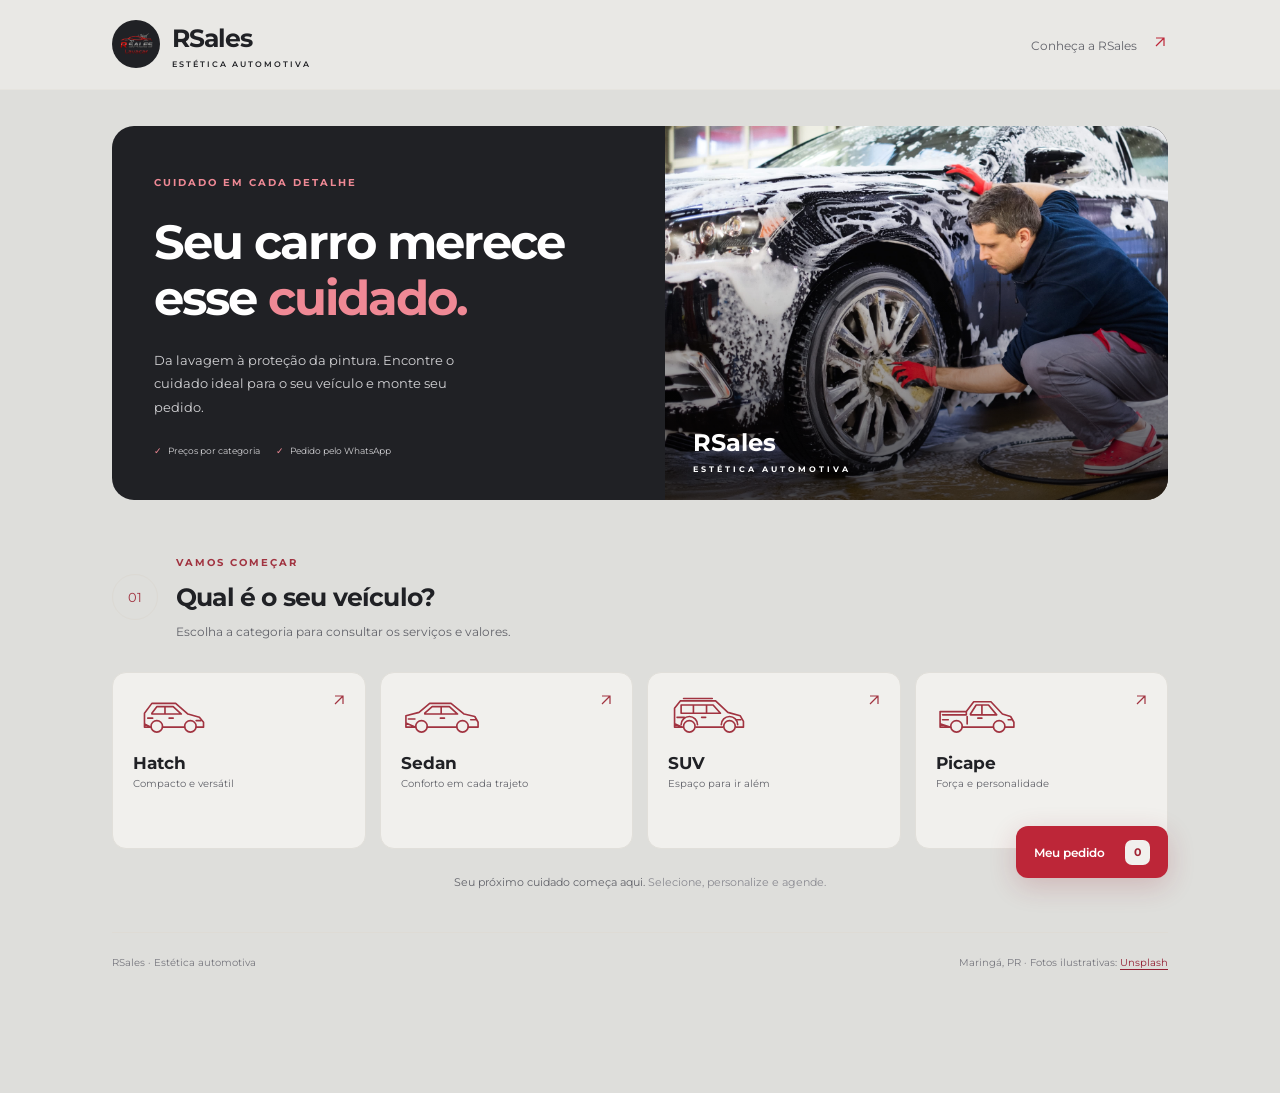
==== commit c4e57510: "Add service photos, subtle motion and prominent detail buttons" ====
--- a/catalogo 2/index.html
+++ b/catalogo 2/index.html
@@ -445,7 +445,7 @@
         }
     </style>
 
-    <link rel="stylesheet" href="catalogo.css">
+    <link rel="stylesheet" href="catalogo.css?v=3">
 
 </head>
 <body>
@@ -493,7 +493,7 @@
         </section>
         <p class="catalog-note">Seu próximo cuidado começa aqui. <span>Selecione, personalize e agende.</span></p>
     </main>
-    <footer class="catalog-footer"><span>RSales · Estética automotiva</span><span>Maringá, PR</span></footer>
+    <footer class="catalog-footer"><span>RSales · Estética automotiva</span><span>Maringá, PR · Fotos ilustrativas: <a href="https://unsplash.com" target="_blank" rel="noopener noreferrer">Unsplash</a></span></footer>
 
     <div id="cart-modal" class="cart-modal-overlay">
     </div>
@@ -942,6 +942,21 @@
             };
 
 
+            // Fotos ilustrativas do Unsplash; imagens locais mantêm o catálogo utilizável offline.
+            const servicePhotos = {
+                Essencial: ['1607860108855-64acf2078ed9', 'detalhada.jpg', 'Lavagem e cuidado da carroceria'],
+                Completa: ['1607860108855-64acf2078ed9', 'detalhada.jpg', 'Lavagem e cuidado da carroceria'],
+                Detalhada: ['1607860108855-64acf2078ed9', 'detalhada.jpg', 'Lavagem detalhada do veículo'],
+                plasticosExternos: ['1492144534655-ae79c964c9d7', 'polimento.jpg', 'Acabamento exterior de um automóvel'],
+                plasticosInternos: ['1507136566006-cfc505b114fc', 'couro.jpeg', 'Detalhes do interior de um automóvel'],
+                descontaminacao: ['1492144534655-ae79c964c9d7', 'polimento.jpg', 'Pintura e acabamento de um automóvel'],
+                bancos: ['1507136566006-cfc505b114fc', 'couro.jpeg', 'Interior e acabamento de um automóvel'],
+                polimento: ['1492144534655-ae79c964c9d7', 'polimento.jpg', 'Brilho e acabamento da pintura'],
+                motor: ['1486262715619-67b85e0b08d3', 'detalhada.jpg', 'Manutenção e cuidado automotivo'],
+                farol: ['1503376780353-7e6692767b70', '../farol.jpeg', 'Detalhes da carroceria de um automóvel'],
+                vidros: ['1492144534655-ae79c964c9d7', 'vidros.jpg', 'Vidros e acabamento exterior de um automóvel']
+            };
+
             const generateServicesHTML = (data) => {
                 const services = data.additional_services;
                 let html = '';
@@ -956,6 +971,7 @@
                     const id = `service-${currentCarType}-${index}`;
                     const isChecked = cart.some(item => item.name === service.name);
                     const selectedClass = isChecked ? 'selected' : '';
+                    const [photo, fallback, photoAlt] = servicePhotos[getServiceKey(service.name)];
 
                     // Ajusta a exibição para incluir "cada" no preço se for o farol
                     let priceDisplay = service.price;
@@ -964,7 +980,14 @@
                     }
 
                     html += `
-                        <div class="service-item ${selectedClass}">
+                        <div class="service-item ${selectedClass}" style="--reveal-delay: ${Math.min(index, 4) * 55}ms">
+                            <div class="service-photo">
+                                <img src="https://images.unsplash.com/photo-${photo}?auto=format&amp;fit=crop&amp;w=720&amp;q=75"
+                                     alt="${photoAlt}" loading="lazy" decoding="async" width="720" height="400"
+                                     onerror="this.onerror=null; this.src='${fallback}'">
+                                <span>Imagem ilustrativa</span>
+                            </div>
+                            <div class="service-card-content">
                             <input 
                                 type="checkbox" 
                                 id="${id}" 
@@ -977,14 +1000,14 @@
                                     <h4>${service.name}</h4>
                                     <p>${service.description.substring(0, 70)}...</p>
 
-                                    <button 
-                                        class="details-btn"
+                                </label>
+                                <button type="button" class="details-btn"
+                                        aria-label="Mais detalhes: ${service.name}"
                                         onclick="abrirModal('${getServiceKey(service.name)}')">
-                                        MAIS DETALHES
-                                    </button>
-
-                                </label>
+                                    MAIS DETALHES <span aria-hidden="true">+</span>
+                                </button>
                                 <span class="price">${priceDisplay}</span>
+                            </div>
                             </div>
                         </div>
                     `;
--- a/catalogo 2/catalogo.css
+++ b/catalogo 2/catalogo.css
@@ -411,3 +411,61 @@
                                                                                                                                                                                                                                                                                                                                                                                             animation:none!important;
                                                                                                                                                                                                                                                                                                                                                                                             transition:none!important}
                                                                                                                                                                                                                                                                                                                                                                                         }
+
+
+/* Fotos e interações dos serviços. */
+.service-item {
+    display: flex;
+    flex-direction: column;
+    padding: 0;
+    gap: 0;
+    overflow: hidden;
+    animation: service-reveal .42s ease-out both;
+    animation-delay: var(--reveal-delay, 0ms);
+    transition: border-color .2s, box-shadow .2s, transform .2s;
+}
+.service-photo { width: 100%; position: relative; overflow: hidden; background: #d2d0cb; }
+.service-photo img {
+    display: block; width: 100%; height: 180px; object-fit: cover;
+    transition: transform .45s ease;
+}
+.service-photo > span {
+    position: absolute; bottom: 10px; left: 12px;
+    padding: 3px 7px; border-radius: 5px;
+    background: rgba(25, 25, 28, .76); color: #fff; font-size: 9px;
+}
+.service-card-content { display: flex; gap: 12px; padding: 22px; width: 100%; flex: 1; }
+.service-details { display: flex; flex-direction: column; align-items: flex-start; }
+.service-details label { width: 100%; cursor: pointer; }
+.service-item .price { margin-top: auto; padding-top: 16px; }
+.details-btn {
+    background: #f9e3e6; color: #942033; border: 1px solid #ce8994;
+    border-radius: 8px; font-size: 10px; font-weight: 700;
+    padding: 10px 13px; min-height: 40px; display: inline-flex;
+    align-items: center; gap: 14px; margin: 14px 0 0;
+    transition: background .2s, border-color .2s, transform .2s, box-shadow .2s;
+}
+.details-btn span { font-size: 18px; line-height: 1; }
+.details-btn:hover, .details-btn:focus-visible {
+    background: #bd2638; border-color: #bd2638; color: #fff;
+    box-shadow: 0 4px 12px #981c2b22; transform: translateY(-2px);
+}
+.details-btn:active { transform: translateY(0); }
+.service-item.selected .service-photo { box-shadow: inset 0 -3px #bd2638; }
+.catalog-footer a { color: #942033; text-underline-offset: 3px; }
+.catalog-footer { gap: 12px; flex-wrap: wrap; }
+@keyframes service-reveal {
+    from { opacity: 0; transform: translateY(12px); }
+    to { opacity: 1; transform: translateY(0); }
+}
+@media (hover: hover) {
+    .service-item:not(.disabled):hover { box-shadow: 0 8px 24px #20212512; }
+    .service-item:not(.disabled):hover .service-photo img { transform: scale(1.035); }
+}
+@media (max-width: 700px) {
+    .service-photo img { height: 165px; }
+    .service-card-content { padding: 20px; }
+}
+@media (prefers-reduced-motion: reduce) {
+    .service-item, .service-photo img, .details-btn { animation: none; transition: none; }
+}
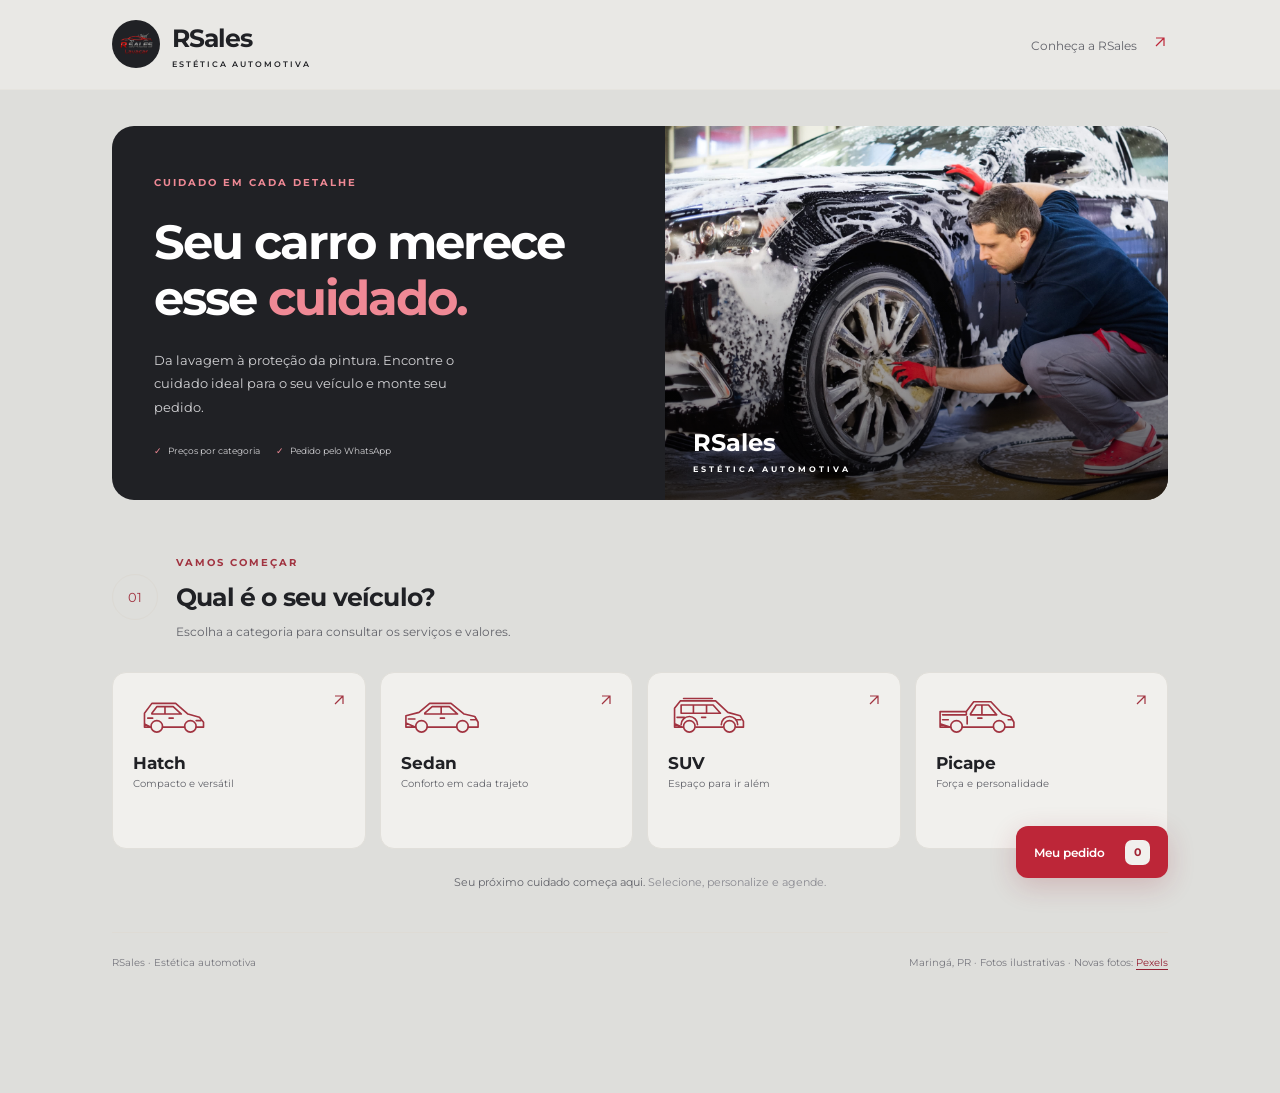
==== commit ab614d5e: "Use six distinct verified Pexels photos stored with the catalog" ====
--- a/catalogo 2/index.html
+++ b/catalogo 2/index.html
@@ -445,7 +445,7 @@
         }
     </style>
 
-    <link rel="stylesheet" href="catalogo.css?v=3">
+    <link rel="stylesheet" href="catalogo.css?v=4">
 
 </head>
 <body>
@@ -493,7 +493,7 @@
         </section>
         <p class="catalog-note">Seu próximo cuidado começa aqui. <span>Selecione, personalize e agende.</span></p>
     </main>
-    <footer class="catalog-footer"><span>RSales · Estética automotiva</span><span>Maringá, PR · Fotos ilustrativas: <a href="https://unsplash.com" target="_blank" rel="noopener noreferrer">Unsplash</a></span></footer>
+    <footer class="catalog-footer"><span>RSales · Estética automotiva</span><span>Maringá, PR · Fotos ilustrativas · Novas fotos: <a href="https://www.pexels.com" target="_blank" rel="noopener noreferrer">Pexels</a></span></footer>
 
     <div id="cart-modal" class="cart-modal-overlay">
     </div>
@@ -942,19 +942,19 @@
             };
 
 
-            // Fotos ilustrativas do Unsplash; imagens locais mantêm o catálogo utilizável offline.
+            // Fotos ilustrativas: priorize arquivos locais quando o conteúdo já foi conferido.
             const servicePhotos = {
-                Essencial: ['1607860108855-64acf2078ed9', 'detalhada.jpg', 'Lavagem e cuidado da carroceria'],
-                Completa: ['1607860108855-64acf2078ed9', 'detalhada.jpg', 'Lavagem e cuidado da carroceria'],
-                Detalhada: ['1607860108855-64acf2078ed9', 'detalhada.jpg', 'Lavagem detalhada do veículo'],
-                plasticosExternos: ['1492144534655-ae79c964c9d7', 'polimento.jpg', 'Acabamento exterior de um automóvel'],
-                plasticosInternos: ['1507136566006-cfc505b114fc', 'couro.jpeg', 'Detalhes do interior de um automóvel'],
+                Essencial: [null, 'imagens/lavagem-essencial.jpg', 'Pessoa lavando um carro com jato de água'],
+                Completa: [null, 'imagens/lavagem-completa.jpg', 'Profissional aplicando espuma na lavagem de um carro'],
+                Detalhada: [null, 'imagens/lavagem-detalhada.jpg', 'Limpeza manual em detalhe com esponja e espuma na dianteira de um carro'],
+                plasticosExternos: [null, 'imagens/grade-parachoque.jpg', 'Detalhe da grade dianteira junto ao para-choque de um carro'],
+                plasticosInternos: [null, 'imagens/painel.jpg', 'Painel de um carro com saídas de ar e console central'],
                 descontaminacao: ['1492144534655-ae79c964c9d7', 'polimento.jpg', 'Pintura e acabamento de um automóvel'],
-                bancos: ['1507136566006-cfc505b114fc', 'couro.jpeg', 'Interior e acabamento de um automóvel'],
-                polimento: ['1492144534655-ae79c964c9d7', 'polimento.jpg', 'Brilho e acabamento da pintura'],
-                motor: ['1486262715619-67b85e0b08d3', 'detalhada.jpg', 'Manutenção e cuidado automotivo'],
-                farol: ['1503376780353-7e6692767b70', '../farol.jpeg', 'Detalhes da carroceria de um automóvel'],
-                vidros: ['1492144534655-ae79c964c9d7', 'vidros.jpg', 'Vidros e acabamento exterior de um automóvel']
+                bancos: [null, 'couro.jpeg', 'Pessoa limpando um banco de couro com pano de microfibra'],
+                polimento: [null, 'polimento.jpg', 'Profissional usando uma politriz na pintura de um carro'],
+                motor: [null, 'imagens/motor-limpo.jpg', 'Motor de carro limpo com componentes e mangueiras em destaque'],
+                farol: [null, '../farol.jpeg', 'Detalhe do farol de um automóvel'],
+                vidros: [null, 'vidros.jpg', 'Pessoa limpando o para-brisa de um carro com pano de microfibra']
             };
 
             const generateServicesHTML = (data) => {
@@ -972,6 +972,9 @@
                     const isChecked = cart.some(item => item.name === service.name);
                     const selectedClass = isChecked ? 'selected' : '';
                     const [photo, fallback, photoAlt] = servicePhotos[getServiceKey(service.name)];
+                    const photoSrc = photo
+                        ? `https://images.unsplash.com/photo-${photo}?auto=format&fit=crop&w=720&q=75`
+                        : fallback;
 
                     // Ajusta a exibição para incluir "cada" no preço se for o farol
                     let priceDisplay = service.price;
@@ -982,7 +985,7 @@
                     html += `
                         <div class="service-item ${selectedClass}" style="--reveal-delay: ${Math.min(index, 4) * 55}ms">
                             <div class="service-photo">
-                                <img src="https://images.unsplash.com/photo-${photo}?auto=format&amp;fit=crop&amp;w=720&amp;q=75"
+                                <img src="${photoSrc}"
                                      alt="${photoAlt}" loading="lazy" decoding="async" width="720" height="400"
                                      onerror="this.onerror=null; this.src='${fallback}'">
                                 <span>Imagem ilustrativa</span>
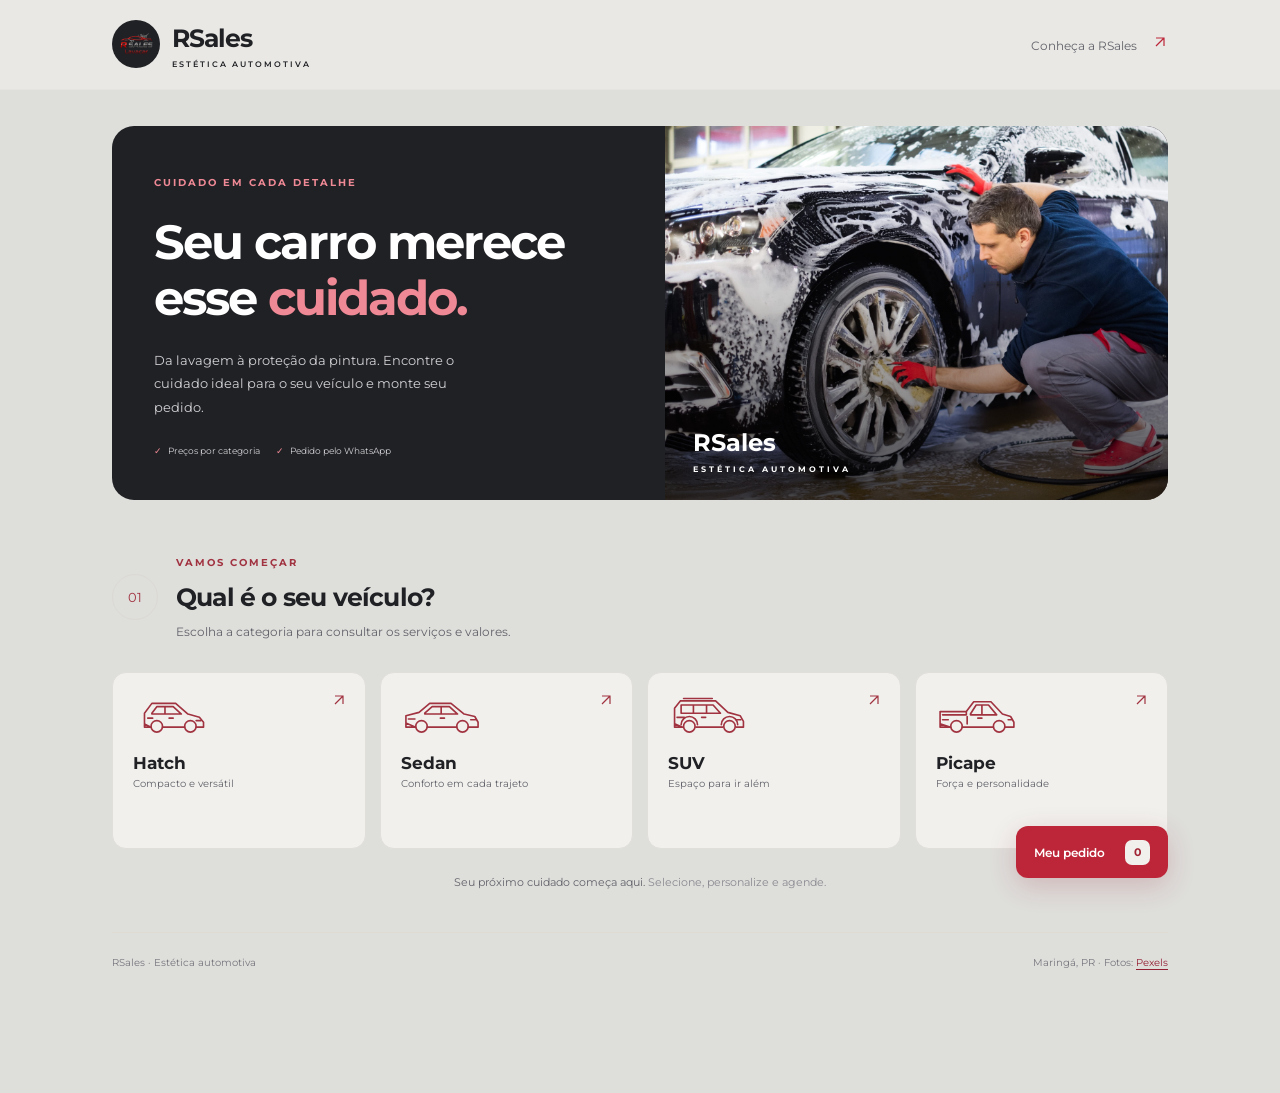
==== commit c6b6abff: "Remove illustrative image badges from catalog photos" ====
--- a/catalogo 2/index.html
+++ b/catalogo 2/index.html
@@ -445,7 +445,7 @@
         }
     </style>
 
-    <link rel="stylesheet" href="catalogo.css?v=4">
+    <link rel="stylesheet" href="catalogo.css?v=5">
 
 </head>
 <body>
@@ -493,7 +493,7 @@
         </section>
         <p class="catalog-note">Seu próximo cuidado começa aqui. <span>Selecione, personalize e agende.</span></p>
     </main>
-    <footer class="catalog-footer"><span>RSales · Estética automotiva</span><span>Maringá, PR · Fotos ilustrativas · Novas fotos: <a href="https://www.pexels.com" target="_blank" rel="noopener noreferrer">Pexels</a></span></footer>
+    <footer class="catalog-footer"><span>RSales · Estética automotiva</span><span>Maringá, PR · Fotos: <a href="https://www.pexels.com" target="_blank" rel="noopener noreferrer">Pexels</a></span></footer>
 
     <div id="cart-modal" class="cart-modal-overlay">
     </div>
@@ -946,10 +946,10 @@
             const servicePhotos = {
                 Essencial: [null, 'imagens/lavagem-essencial.jpg', 'Pessoa lavando um carro com jato de água'],
                 Completa: [null, 'imagens/lavagem-completa.jpg', 'Profissional aplicando espuma na lavagem de um carro'],
-                Detalhada: [null, 'imagens/lavagem-detalhada.jpg', 'Limpeza manual em detalhe com esponja e espuma na dianteira de um carro'],
+                Detalhada: [null, 'imagens/lavagem-detalhada-enviada.jpg', 'Limpeza detalhada da grade e da dianteira de um carro com pincel e espuma'],
                 plasticosExternos: [null, 'imagens/grade-parachoque.jpg', 'Detalhe da grade dianteira junto ao para-choque de um carro'],
-                plasticosInternos: [null, 'imagens/painel.jpg', 'Painel de um carro com saídas de ar e console central'],
-                descontaminacao: ['1492144534655-ae79c964c9d7', 'polimento.jpg', 'Pintura e acabamento de um automóvel'],
+                plasticosInternos: [null, 'imagens/painel-limpeza.webp', 'Pessoa limpando os plásticos do painel com pano de microfibra'],
+                descontaminacao: [null, 'imagens/claybar.png', 'Ilustração gerada por IA: aplicação manual de claybar na pintura de um carro'],
                 bancos: [null, 'couro.jpeg', 'Pessoa limpando um banco de couro com pano de microfibra'],
                 polimento: [null, 'polimento.jpg', 'Profissional usando uma politriz na pintura de um carro'],
                 motor: [null, 'imagens/motor-limpo.jpg', 'Motor de carro limpo com componentes e mangueiras em destaque'],
@@ -984,11 +984,10 @@
 
                     html += `
                         <div class="service-item ${selectedClass}" style="--reveal-delay: ${Math.min(index, 4) * 55}ms">
-                            <div class="service-photo">
+                            <div class="service-photo service-photo--${getServiceKey(service.name)}">
                                 <img src="${photoSrc}"
                                      alt="${photoAlt}" loading="lazy" decoding="async" width="720" height="400"
                                      onerror="this.onerror=null; this.src='${fallback}'">
-                                <span>Imagem ilustrativa</span>
                             </div>
                             <div class="service-card-content">
                             <input 
--- a/catalogo 2/catalogo.css
+++ b/catalogo 2/catalogo.css
@@ -429,11 +429,6 @@
     display: block; width: 100%; height: 180px; object-fit: cover;
     transition: transform .45s ease;
 }
-.service-photo > span {
-    position: absolute; bottom: 10px; left: 12px;
-    padding: 3px 7px; border-radius: 5px;
-    background: rgba(25, 25, 28, .76); color: #fff; font-size: 9px;
-}
 .service-card-content { display: flex; gap: 12px; padding: 22px; width: 100%; flex: 1; }
 .service-details { display: flex; flex-direction: column; align-items: flex-start; }
 .service-details label { width: 100%; cursor: pointer; }
@@ -469,3 +464,6 @@
 @media (prefers-reduced-motion: reduce) {
     .service-item, .service-photo img, .details-btn { animation: none; transition: none; }
 }
+
+/* Mantém a claybar e a mão visíveis no recorte horizontal. */
+.service-photo--descontaminacao img { object-position: 50% 65%; }
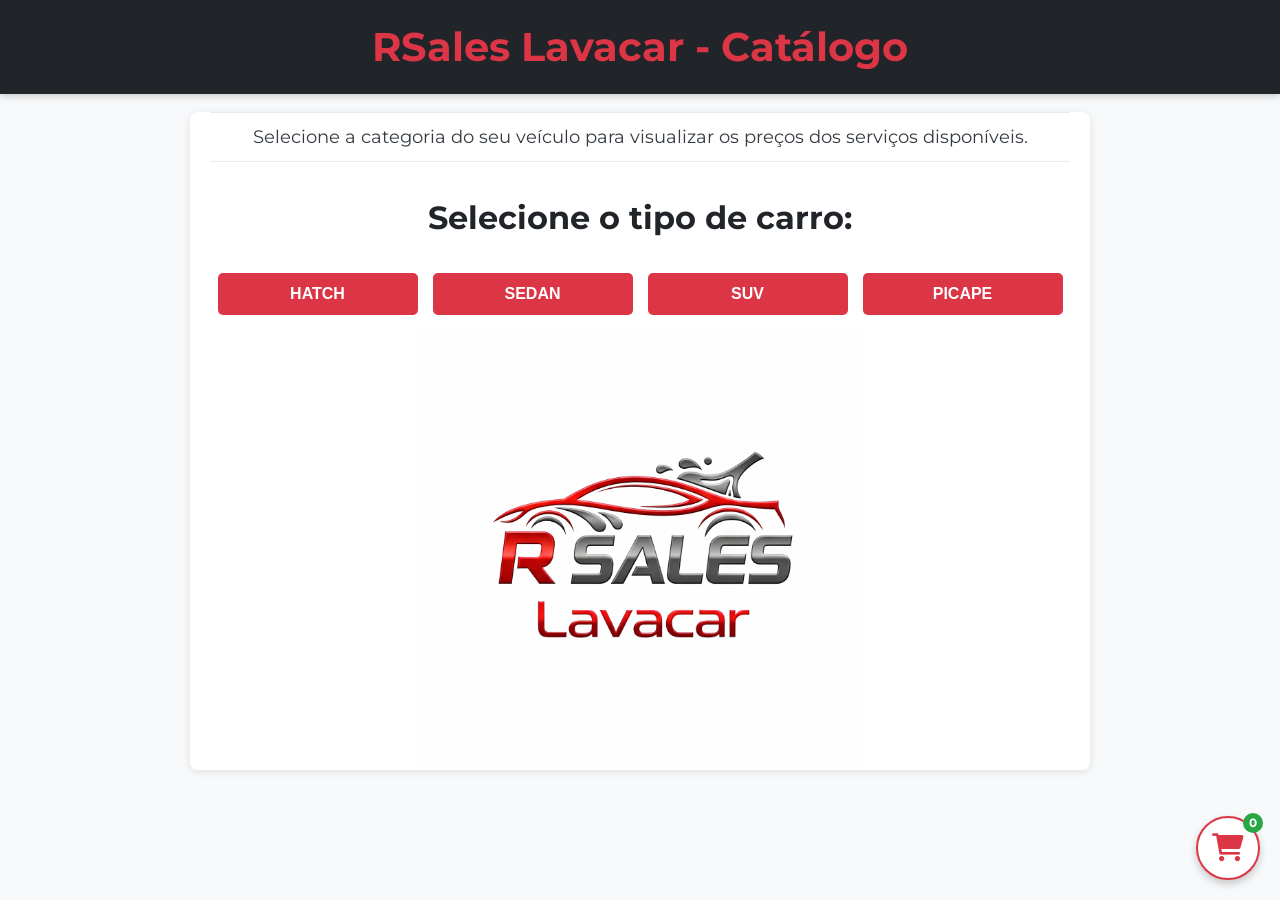
==== commit 47e84377: "Swap catalog directories to make redesigned version the main catalog" ====
--- a/catalogo 2/index.html
+++ b/catalogo 2/index.html
@@ -444,43 +444,26 @@
             }
         }
     </style>
-
-    <link rel="stylesheet" href="catalogo.css?v=5">
-
 </head>
 <body>
     <header>
         <div class="container">
-            <a class="brand" href="../" aria-label="RSales — página inicial"><img src="../rsales-logo.png" alt="RSales"><span>RSales<small>ESTÉTICA AUTOMOTIVA</small></span></a>
-            <a class="header-link" href="../">Conheça a RSales <span aria-hidden="true"><svg width="16" height="16" viewBox="0 0 20 20" fill="none" stroke="currentColor" stroke-width="1.5" aria-hidden="true"><path d="M5 15 15 5M5 5h10v10"/></svg></span></a>
+            <h1>RSales Lavacar - Catálogo</h1>
         </div>
     </header>
     
     <main class="container">
         <section id="car-selection">
-            <div class="catalog-hero">
-                <div class="hero-copy"><span class="eyebrow">CUIDADO EM CADA DETALHE</span>
-                <h1>Seu carro merece<br>esse <em>cuidado.</em></h1>
-                <p>Da lavagem à proteção da pintura. Encontre o cuidado ideal para o seu veículo e monte seu pedido.</p>
-                <div class="hero-tags"><span>Preços por categoria</span><span>Pedido pelo WhatsApp</span></div></div>
-                <div class="hero-photo"><img src="detalhada.jpg" alt="Lavagem detalhada de veículo" fetchpriority="high"><span>RSales <small>ESTÉTICA AUTOMOTIVA</small></span></div>
-            </div>
-            <div class="selection-heading"><span class="step-number">01</span><div><span class="eyebrow">VAMOS COMEÇAR</span><h2>Qual é o seu veículo?</h2><p>Escolha a categoria para consultar os serviços e valores.</p></div></div>
+            <p class="info-text">
+                Selecione a categoria do seu veículo para visualizar os preços dos serviços disponíveis.
+            </p>
+            <h2>Selecione o tipo de carro:</h2>
             <div class="button-group">
-                <button class="car-type-btn" data-car="HATCH"><span class="vehicle-symbol" aria-hidden="true"><svg viewBox="0 0 100 48" fill="none" focusable="false"><path d="M14 34V21l9-12h29l15 13 14 4 5 6v6h-9m-14 0H36m-14 0h-8v-4Z"/>
-<path d="m23 21 6-8h20l10 9H23Zm16-8v9M18 27h6m53 3h6M44 27h5"/>
-<circle cx="29" cy="37" r="7"/><circle cx="70" cy="37" r="7"/></svg></span><strong>Hatch</strong><span class="vehicle-description">Compacto e versátil</span><span class="vehicle-arrow" aria-hidden="true"><svg width="16" height="16" viewBox="0 0 20 20" fill="none" stroke="currentColor" stroke-width="1.5" aria-hidden="true"><path d="M5 15 15 5M5 5h10v10"/></svg></span></button>
-                <button class="car-type-btn" data-car="SEDAN"><span class="vehicle-symbol" aria-hidden="true"><svg viewBox="0 0 100 48" fill="none" focusable="false"><path d="M6 33v-9l16-4L35 9h26l16 13 13 3 4 7v6H82m-14 0H32m-14 0H6v-5Z"/>
-<path d="m29 21 9-8h21l10 9H29Zm20-8v9M9 28h8m68 1h6M48 27h5"/>
-<circle cx="25" cy="37" r="7"/><circle cx="75" cy="37" r="7"/></svg></span><strong>Sedan</strong><span class="vehicle-description">Conforto em cada trajeto</span><span class="vehicle-arrow" aria-hidden="true"><svg width="16" height="16" viewBox="0 0 20 20" fill="none" stroke="currentColor" stroke-width="1.5" aria-hidden="true"><path d="M5 15 15 5M5 5h10v10"/></svg></span></button>
-                <button class="car-type-btn" data-car="SUV"><span class="vehicle-symbol" aria-hidden="true"><svg viewBox="0 0 100 48" fill="none" focusable="false"><path d="M8 34V15l7-9h43l15 14 15 4 4 7v7h-9m-16 0H34m-16 0H8v-4Z"/>
-<path d="M16 18v-7h39l9 10H16Zm15-7v10m16-10v10M19 3h35M11 26h9m63 3h6M41 26h5"/>
-<path d="M16 35a10 10 0 0 1 20 0m29 0a10 10 0 0 1 20 0"/>
-<circle cx="26" cy="37" r="7"/><circle cx="75" cy="37" r="7"/></svg></span><strong>SUV</strong><span class="vehicle-description">Espaço para ir além</span><span class="vehicle-arrow" aria-hidden="true"><svg width="16" height="16" viewBox="0 0 20 20" fill="none" stroke="currentColor" stroke-width="1.5" aria-hidden="true"><path d="M5 15 15 5M5 5h10v10"/></svg></span></button>
-                <button class="car-type-btn" data-car="PICAPE"><span class="vehicle-symbol" aria-hidden="true"><svg viewBox="0 0 100 48" fill="none" focusable="false"><path d="M5 34V19h32l9-12h21l14 15 10 3 4 7v6H84m-14 0H32m-14 0H5v-4Z"/>
-<path d="M8 23h29V19m5 3 7-11h15l10 12H42Zm14-11v12M38 25v9m13-7h5M8 29h7m73 0h4"/>
-<circle cx="25" cy="37" r="7"/><circle cx="77" cy="37" r="7"/></svg></span><strong>Picape</strong><span class="vehicle-description">Força e personalidade</span><span class="vehicle-arrow" aria-hidden="true"><svg width="16" height="16" viewBox="0 0 20 20" fill="none" stroke="currentColor" stroke-width="1.5" aria-hidden="true"><path d="M5 15 15 5M5 5h10v10"/></svg></span></button>
-
+                <button class="car-type-btn" data-car="HATCH">HATCH</button>
+                <button class="car-type-btn" data-car="SEDAN">SEDAN</button>
+                <button class="car-type-btn" data-car="SUV">SUV</button>
+                <button class="car-type-btn" data-car="PICAPE">PICAPE</button>
+                <img src="logo.jpeg" alt="RSales Lavacar" style="max-width: 440px; width: 100%; height: auto;">
             </div>
         </section>
 
@@ -491,18 +474,16 @@
             
             <button id="back-to-selection" class="back-button">Voltar à Seleção de Carros</button>
         </section>
-        <p class="catalog-note">Seu próximo cuidado começa aqui. <span>Selecione, personalize e agende.</span></p>
     </main>
-    <footer class="catalog-footer"><span>RSales · Estética automotiva</span><span>Maringá, PR · Fotos: <a href="https://www.pexels.com" target="_blank" rel="noopener noreferrer">Pexels</a></span></footer>
 
     <div id="cart-modal" class="cart-modal-overlay">
     </div>
 
     <section class="floating-cart-wrapper">
-        <button type="button" id="floating-cart-icon" aria-label="Abrir pedido">
-            <span class="cart-label">Meu pedido</span>
-            <span id="cart-count" aria-live="polite">0</span>
-        </button>
+        <div id="floating-cart-icon">
+            <i class="fas fa-shopping-cart"></i>
+            <span id="cart-count">0</span>
+        </div>
     </section>
     
     <script src="https://assets.calendly.com/assets/external/widget.js" type="text/javascript" async></script>
@@ -942,21 +923,6 @@
             };
 
 
-            // Fotos ilustrativas: priorize arquivos locais quando o conteúdo já foi conferido.
-            const servicePhotos = {
-                Essencial: [null, 'imagens/lavagem-essencial.jpg', 'Pessoa lavando um carro com jato de água'],
-                Completa: [null, 'imagens/lavagem-completa.jpg', 'Profissional aplicando espuma na lavagem de um carro'],
-                Detalhada: [null, 'imagens/lavagem-detalhada-enviada.jpg', 'Limpeza detalhada da grade e da dianteira de um carro com pincel e espuma'],
-                plasticosExternos: [null, 'imagens/grade-parachoque.jpg', 'Detalhe da grade dianteira junto ao para-choque de um carro'],
-                plasticosInternos: [null, 'imagens/painel-limpeza.webp', 'Pessoa limpando os plásticos do painel com pano de microfibra'],
-                descontaminacao: [null, 'imagens/claybar.png', 'Ilustração gerada por IA: aplicação manual de claybar na pintura de um carro'],
-                bancos: [null, 'couro.jpeg', 'Pessoa limpando um banco de couro com pano de microfibra'],
-                polimento: [null, 'polimento.jpg', 'Profissional usando uma politriz na pintura de um carro'],
-                motor: [null, 'imagens/motor-limpo.jpg', 'Motor de carro limpo com componentes e mangueiras em destaque'],
-                farol: [null, '../farol.jpeg', 'Detalhe do farol de um automóvel'],
-                vidros: [null, 'vidros.jpg', 'Pessoa limpando o para-brisa de um carro com pano de microfibra']
-            };
-
             const generateServicesHTML = (data) => {
                 const services = data.additional_services;
                 let html = '';
@@ -971,10 +937,6 @@
                     const id = `service-${currentCarType}-${index}`;
                     const isChecked = cart.some(item => item.name === service.name);
                     const selectedClass = isChecked ? 'selected' : '';
-                    const [photo, fallback, photoAlt] = servicePhotos[getServiceKey(service.name)];
-                    const photoSrc = photo
-                        ? `https://images.unsplash.com/photo-${photo}?auto=format&fit=crop&w=720&q=75`
-                        : fallback;
 
                     // Ajusta a exibição para incluir "cada" no preço se for o farol
                     let priceDisplay = service.price;
@@ -983,13 +945,7 @@
                     }
 
                     html += `
-                        <div class="service-item ${selectedClass}" style="--reveal-delay: ${Math.min(index, 4) * 55}ms">
-                            <div class="service-photo service-photo--${getServiceKey(service.name)}">
-                                <img src="${photoSrc}"
-                                     alt="${photoAlt}" loading="lazy" decoding="async" width="720" height="400"
-                                     onerror="this.onerror=null; this.src='${fallback}'">
-                            </div>
-                            <div class="service-card-content">
+                        <div class="service-item ${selectedClass}">
                             <input 
                                 type="checkbox" 
                                 id="${id}" 
@@ -1002,14 +958,14 @@
                                     <h4>${service.name}</h4>
                                     <p>${service.description.substring(0, 70)}...</p>
 
+                                    <button 
+                                        class="details-btn"
+                                        onclick="abrirModal('${getServiceKey(service.name)}')">
+                                        MAIS DETALHES
+                                    </button>
+
                                 </label>
-                                <button type="button" class="details-btn"
-                                        aria-label="Mais detalhes: ${service.name}"
-                                        onclick="abrirModal('${getServiceKey(service.name)}')">
-                                    MAIS DETALHES <span aria-hidden="true">+</span>
-                                </button>
                                 <span class="price">${priceDisplay}</span>
-                            </div>
                             </div>
                         </div>
                     `;
@@ -1030,8 +986,6 @@
                     checkbox.addEventListener('change', handleServiceChange);
                 });
                 renderCart(); // Atualiza o carrinho ao mudar o tipo de carro
-                // A troca de seção deve começar no topo, mesmo após rolar as categorias.
-                window.scrollTo({ top: 0, left: 0, behavior: 'instant' });
             };
             
             const showCarSelection = () => {
@@ -1049,12 +1003,12 @@
 
             carTypeButtons.forEach(button => {
                 button.addEventListener('click', (event) => {
-                    const carType = event.currentTarget.dataset.car;
+                    const carType = event.target.dataset.car;
                     showServices(carType);
 
                     // Adiciona a classe 'active' ao botão clicado
                     carTypeButtons.forEach(btn => btn.classList.remove('active'));
-                    event.currentTarget.classList.add('active');
+                    event.target.classList.add('active');
                 });
             });
 
